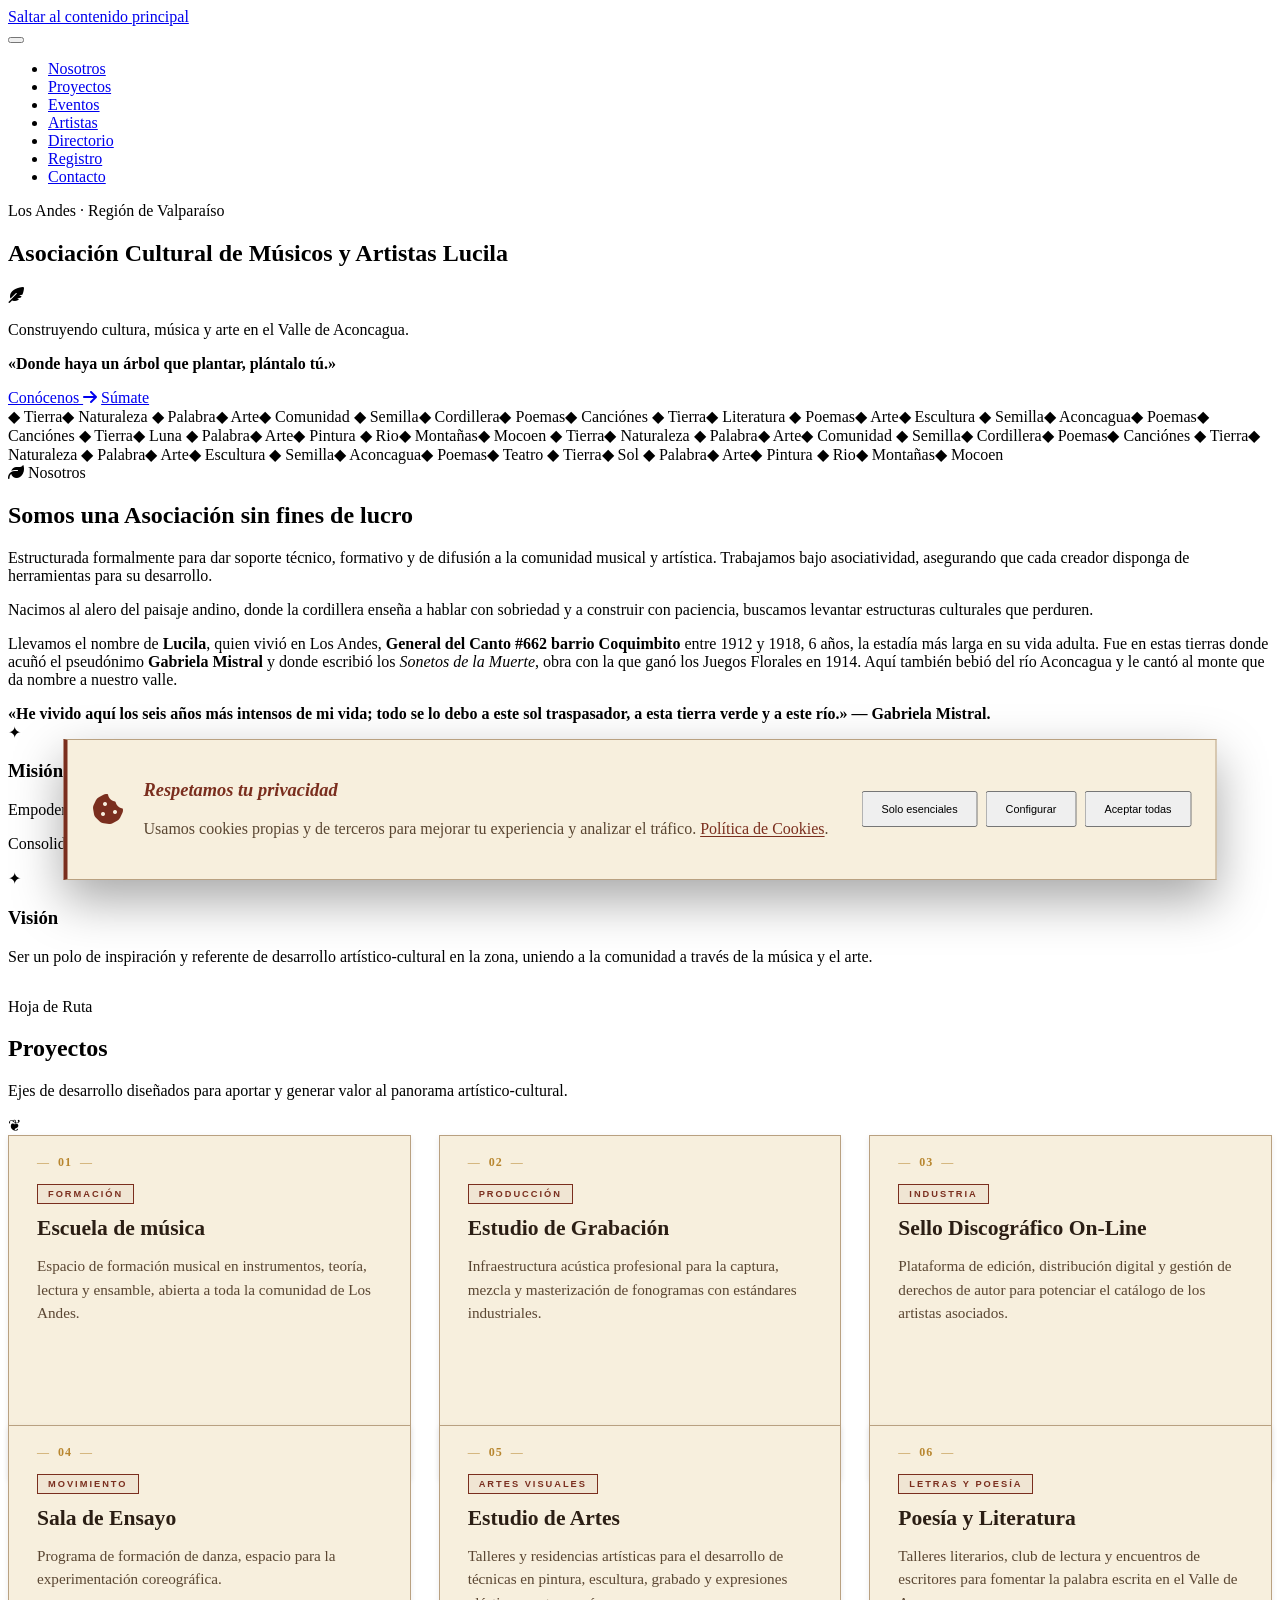
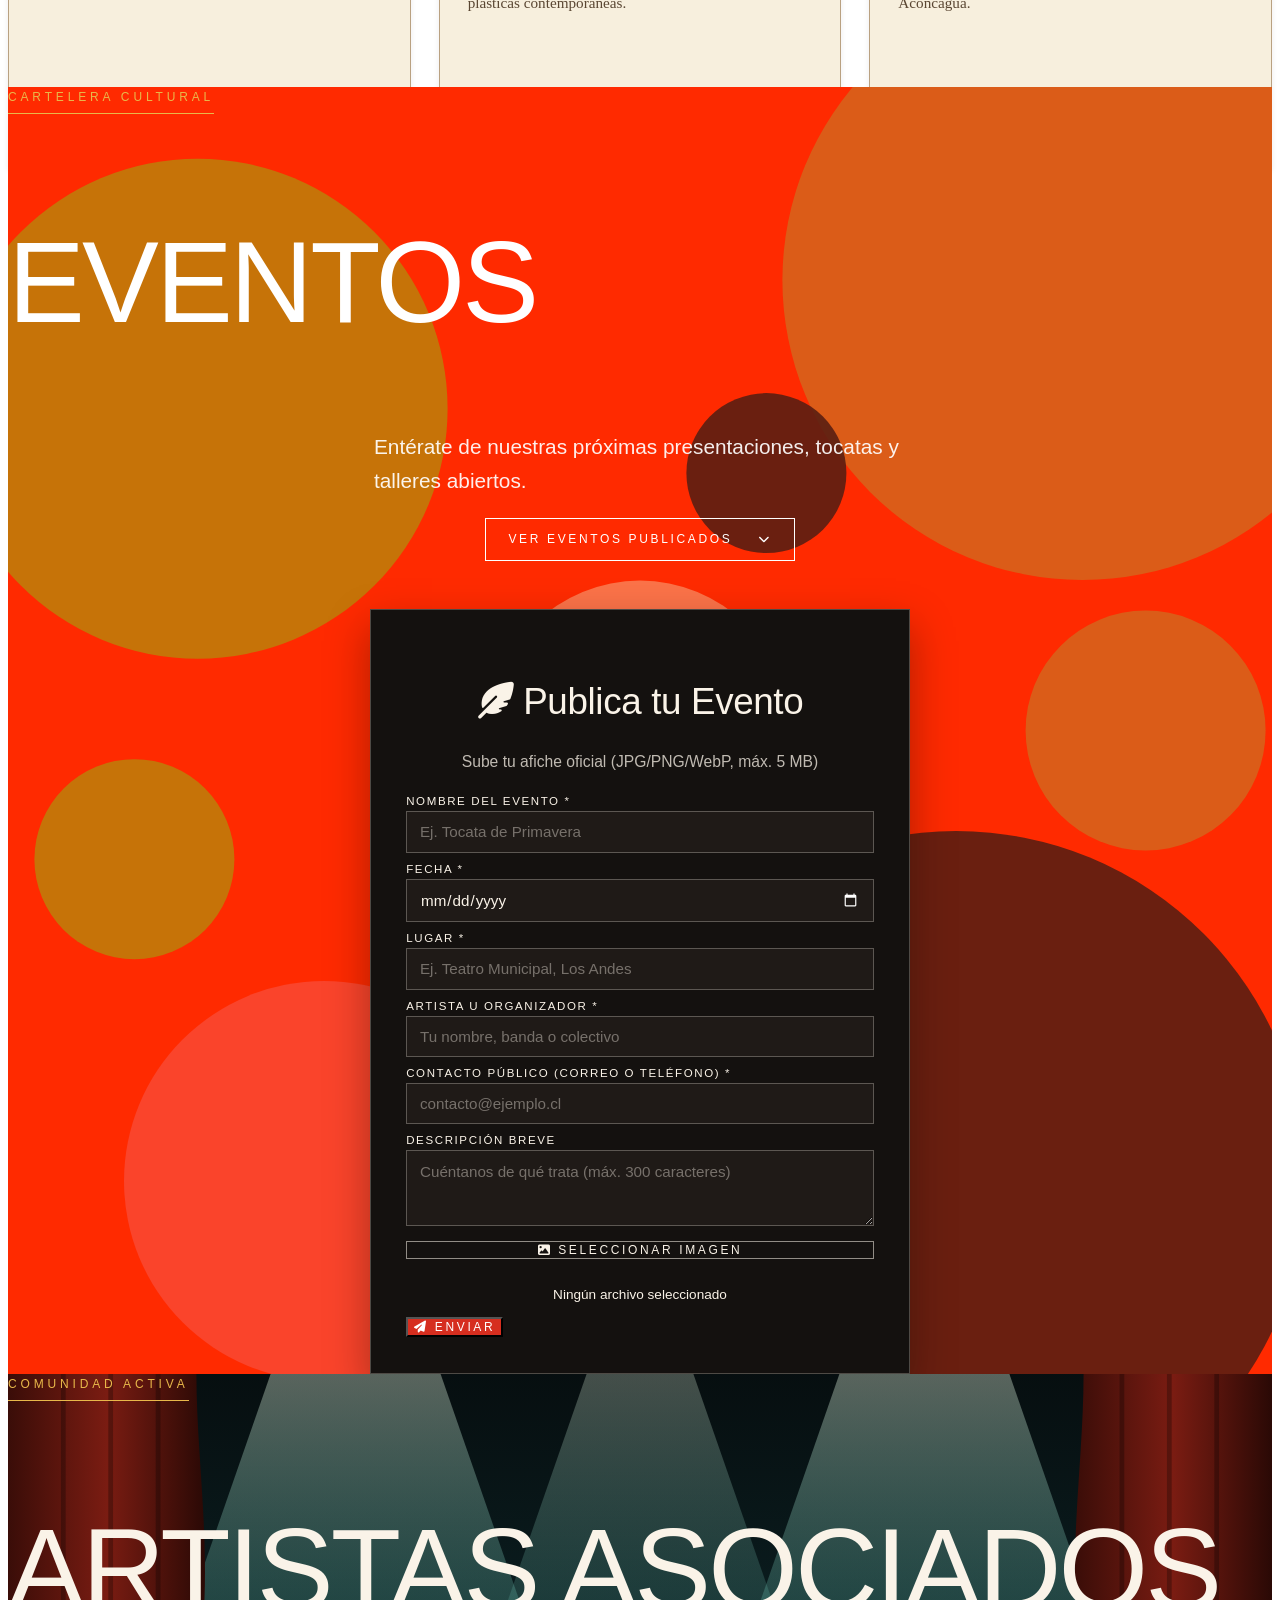
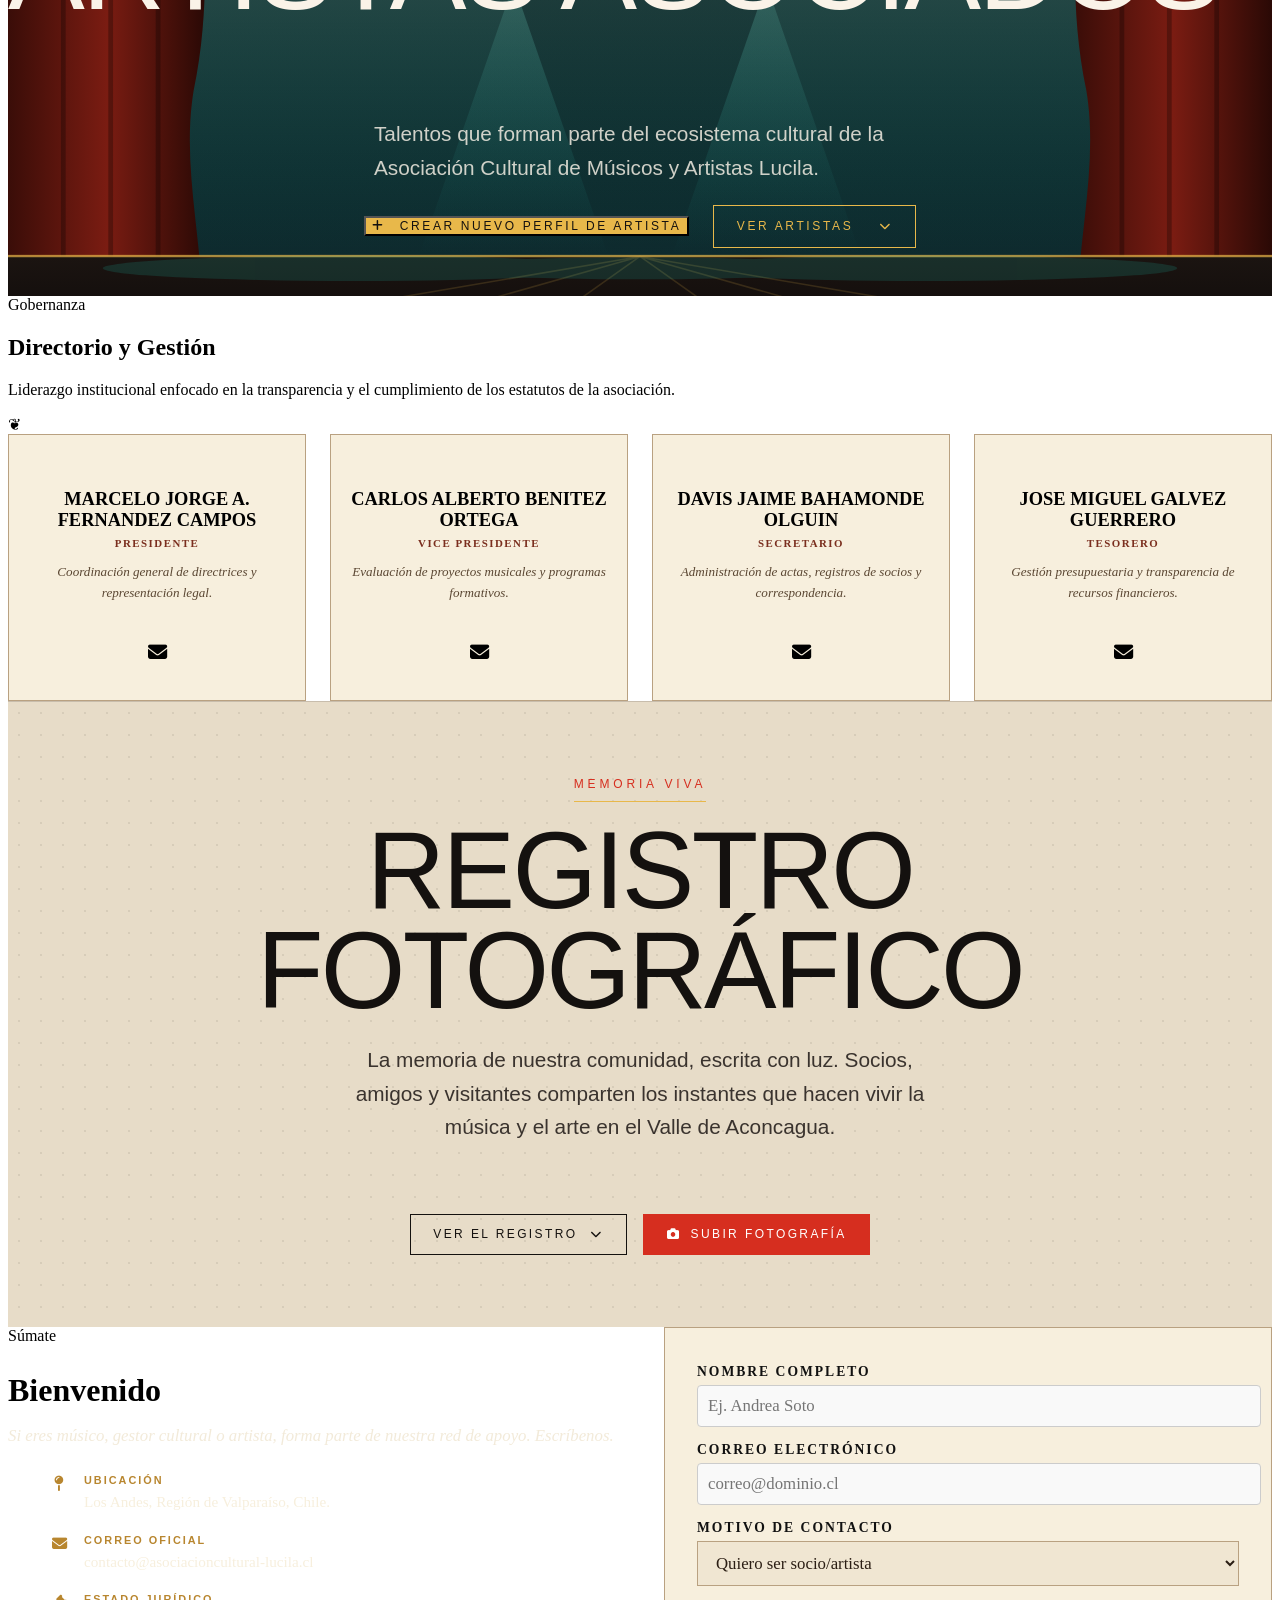
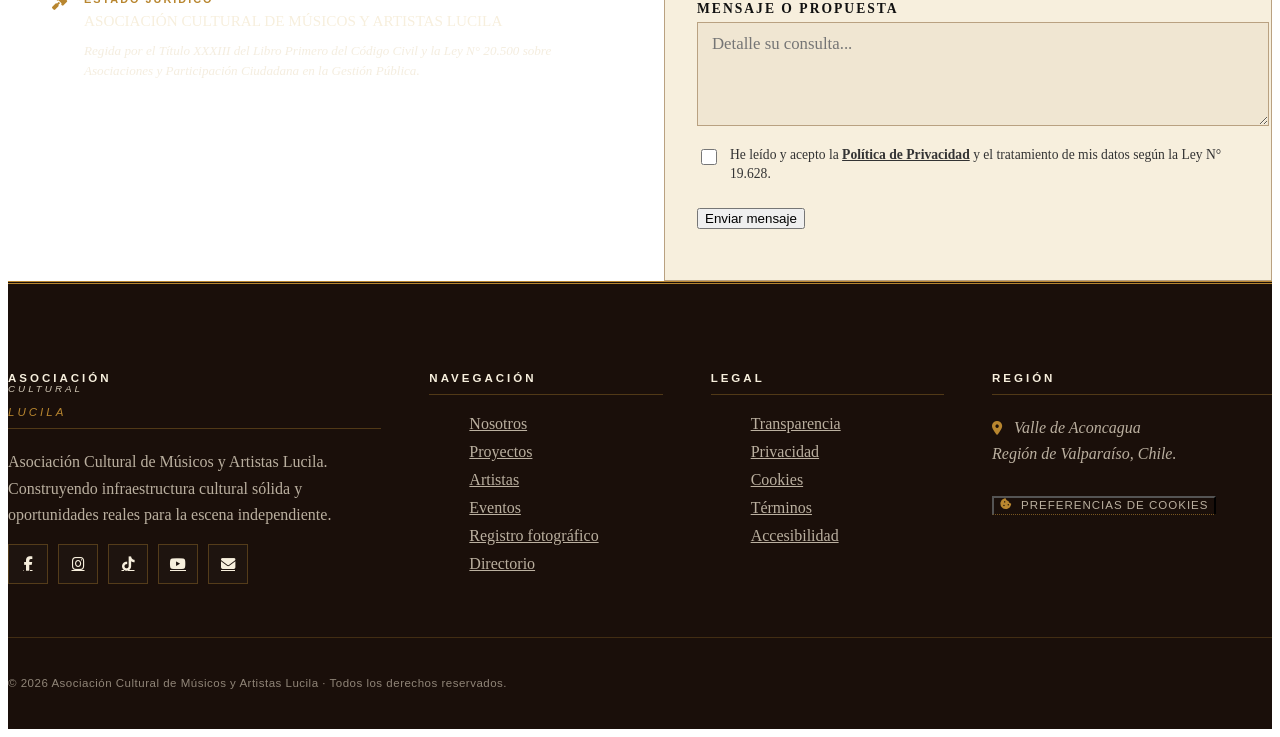
==== index.html @ e952095d "Fix: actualizaciones generales del sitio Lucila" ====
<!DOCTYPE html>
<html lang="es-CL" prefix="og: https://ogp.me/ns#">
<head>
  <meta charset="UTF-8" />
  <meta http-equiv="X-UA-Compatible" content="IE=edge" />
  <meta name="viewport" content="width=device-width, initial-scale=1.0" />

  <title>Asociación Cultural de Músicos y Artistas Lucila · Música, Arte y Comunidad en Los Andes</title>
  <meta name="description" content="Asociación Cultural de Músicos y Artistas Lucila — sin fines de lucro. Formación, producción y difusión musical y artística en el Valle de Aconcagua, Chile. Conservatorio, estudio, sello y comunidad." />
  <meta name="keywords" content="Asociación Cultural de Músicos y Artistas Lucila, música, arte, Aconcagua, Los Andes, conservatorio, estudio grabación, sello discográfico, Gabriela Mistral, Chile" />
  <meta name="author" content="Asociación Cultural de Músicos y Artistas Lucila" />
  <meta name="robots" content="index, follow, max-image-preview:large" />
  <meta name="theme-color" content="#7A2E1E" />
  <link rel="canonical" href="https://asociacionlucila.cl/" />

  <meta property="og:type" content="website" />
  <meta property="og:locale" content="es_CL" />
  <meta property="og:site_name" content="Asociación Cultural de Músicos y Artistas Lucila" />
  <meta property="og:title" content="Asociación Cultural de Músicos y Artistas Lucila · Construyendo Cultura, Música y Arte" />
  <meta property="og:description" content="Asociación Cultural de Músicos y Artistas Lucila." />
  <meta property="og:url" content="https://asociacionlucila.cl/" />
  <meta property="og:image" content="https://asociacionlucila.cl/assets/img/og-image.jpg" />

  <meta name="twitter:card" content="summary_large_image" />
  <meta name="twitter:title" content="Asociación Cultural de Músicos y Artistas Lucila" />
  <meta name="twitter:description" content="Música, arte y comunidad en el Valle de Aconcagua." />
  <meta name="twitter:image" content="https://asociacionlucila.cl/assets/img/og-image.jpg" />

  <link rel="manifest" href="manifest.webmanifest" />
  <link rel="icon" type="image/svg+xml" href="assets/img/favicon.svg" />
  <link rel="apple-touch-icon" href="assets/img/apple-touch-icon.png" />

  <meta http-equiv="Content-Security-Policy" content="default-src 'self'; img-src 'self' data: https:; style-src 'self' 'unsafe-inline' https://fonts.googleapis.com https://cdnjs.cloudflare.com; font-src 'self' https://fonts.gstatic.com https://cdnjs.cloudflare.com; script-src 'self' 'unsafe-inline'; connect-src 'self'; form-action 'self'; base-uri 'self';" />
  <meta name="referrer" content="strict-origin-when-cross-origin" />

  <!-- Tipografías editoriales de época -->
  <link rel="preconnect" href="https://fonts.googleapis.com" />
  <link rel="preconnect" href="https://fonts.gstatic.com" crossorigin />
  <link rel="preconnect" href="https://cdnjs.cloudflare.com" crossorigin />
  <link rel="preload" href="https://fonts.googleapis.com/css2?family=Playfair+Display:ital,wght@0,400;0,600;0,700;0,900;1,400;1,700&family=Cormorant+Garamond:ital,wght@0,400;0,500;0,600;1,400&family=DM+Serif+Display:ital@0;1&family=Inter:wght@400;500;600&display=swap" as="style" />
  <link rel="stylesheet" href="https://fonts.googleapis.com/css2?family=Playfair+Display:ital,wght@0,400;0,600;0,700;0,900;1,400;1,700&family=Cormorant+Garamond:ital,wght@0,400;0,500;0,600;1,400&family=DM+Serif+Display:ital@0;1&family=Inter:wght@400;500;600&display=swap" />
  <link rel="stylesheet" href="https://fonts.googleapis.com/css2?family=Outfit:wght@200;300;400;500&family=Inter:wght@300;400;500&display=swap" />
  <link rel="stylesheet" href="https://cdnjs.cloudflare.com/ajax/libs/font-awesome/6.5.0/css/all.min.css" crossorigin="anonymous" referrerpolicy="no-referrer" />

  <link rel="stylesheet" href="assets/css/main.css" />
  <link rel="stylesheet" href="assets/css/components.css" />

  <link rel="stylesheet" href="assets/css/responsive.css" />

  <script type="application/ld+json">
  {
    "@context": "https://schema.org",
    "@type": "NGO",
    "name": "Asociación Cultural de Músicos y Artistas Lucila",
    "url": "https://asociacionlucila.cl/",
    "logo": "https://asociacionlucila.cl/assets/img/logo.svg",
    "description": "Asociación sin fines de lucro que impulsa la formación, producción y difusión artística en el Valle de Aconcagua.",
    "address": { "@type": "PostalAddress", "addressLocality": "Los Andes", "addressRegion": "Región de Valparaíso", "addressCountry": "CL" },
    "email": "contacto@corporacionlucila.cl"
  }
  </script>



  <!-- ============ TEMA MODERNO SOBRIO: SOLO "Eventos y Convocatorias" y "Artistas Asociados" ============ -->
  <style id="tema-secciones">
    #eventos,#artistas,#artist-modal{
      --f-display:'Outfit','Helvetica Neue',Arial,sans-serif;
      --f-body:'Inter','Helvetica Neue',Arial,sans-serif;
      --ink:#14110F; --cream:#FAF3E8; --gold:#E8B84A; --lucila:#D62E1F;
    }
    #artistas{background-color:#0a1012!important}

    /* Tipografía fina y moderna */
    #eventos *,#artistas *,#artist-modal *{font-family:var(--f-body)!important;border-radius:0!important}
    #eventos .fas,#eventos .far,#artistas .fas,#artistas .far,#artist-modal .fas{font-family:"Font Awesome 6 Free"!important}
    #eventos .fab,#artistas .fab{font-family:"Font Awesome 6 Brands"!important}
    #eventos h2,#eventos h3,#eventos .eyebrow,#eventos .btn,
    #artistas h2,#artistas h3,#artistas .eyebrow,#artistas .btn,#artistas .btn-sm-custom,
    #artist-modal h3,#artist-modal .btn{font-family:var(--f-display)!important}

    /* Encabezados */
    #eventos .title-display,#artistas .title-display{font-size:clamp(3rem,9vw,7.5rem)!important;font-weight:300!important;letter-spacing:-.025em!important;line-height:.92!important;text-transform:uppercase!important}
    #eventos .title-display{color:#fff!important}
    #artistas .title-display{color:var(--cream)!important}
    #eventos .eyebrow,#artistas .eyebrow{display:inline-block;background:transparent!important;font-size:.75rem!important;font-weight:500!important;letter-spacing:.32em!important;text-transform:uppercase;padding:0 0 .6rem;margin-bottom:1.2rem;border-bottom:1px solid var(--gold);transform:none}
    #eventos .eyebrow,#artistas .eyebrow{color:var(--gold)!important}
    #eventos .section-lead,#artistas .section-lead{font-size:clamp(1.05rem,1.8vw,1.3rem)!important;font-weight:300!important;line-height:1.6;max-width:46ch;margin-inline:auto}
    #eventos .section-lead{color:rgba(255,255,255,.92)!important}
    #artistas .section-lead{color:rgba(250,243,232,.82)!important}
    #eventos .header-flourish,#artistas .header-flourish{display:none}

    /* Botones: rectos, sin movimiento */
    #eventos .btn,#artistas .btn,#artistas .btn-sm-custom,#artist-modal .btn{border-radius:0!important;font-weight:500!important;font-size:.75rem!important;letter-spacing:.22em;text-transform:uppercase;box-shadow:none!important;transform:none!important;transition:background-color .2s,color .2s,border-color .2s}
    #eventos .btn[style*="7A2E1E"],#artist-modal .btn[style*="7A2E1E"]{background:var(--lucila)!important;color:#fff!important}
    #eventos .btn[style*="7A2E1E"]:hover{background:#fff!important;color:var(--ink)!important}
    #artistas .btn[style*="7A2E1E"]{background:var(--gold)!important;color:var(--ink)!important}
    #artistas .btn[style*="7A2E1E"]:hover{background:var(--cream)!important}
    #artistas .btn-edit-custom{background:var(--ink)!important;color:var(--cream)!important}
    #artistas .btn-edit-custom:hover{background:#2b2420!important}
    #artistas .btn-request-custom{background:var(--lucila)!important;color:#fff!important}
    #artistas .btn-request-custom:hover{background:#a8241a!important}
    #btn-seleccionar{background:transparent!important;color:var(--cream)!important;border:1px solid rgba(250,243,232,.55)!important}
    #btn-seleccionar:hover{border-color:var(--gold)!important;color:var(--gold)!important}
    #btn-send-code{background:var(--gold)!important;color:var(--ink)!important}

    /* EVENTOS: fondo rojo cálido → tarjetas crema y formulario oscuro */
    #eventos .event-card{border-radius:0!important;box-shadow:0 18px 40px rgba(20,8,4,.35)!important;transform:none!important;transition:none}
    #eventos .event-card:not(.event-card--upload){background:var(--cream)!important;border:1px solid var(--ink)!important}
    #eventos .event-card--upload{background:var(--ink)!important;border:1px solid rgba(250,243,232,.25)!important;padding:2.2rem!important}
    #eventos .event-card--upload h3{color:var(--cream)!important;font-size:clamp(1.8rem,3vw,2.3rem)!important;font-weight:300!important;letter-spacing:-.01em;line-height:1.05}
    #eventos .event-card--upload p{color:rgba(250,243,232,.75)!important;font-size:.98rem!important;font-weight:300}
    #eventos .event-card--upload #file-name{color:var(--cream)!important;font-size:.85rem!important}
    #eventos #form-message:empty{display:none}
    #eventos #form-message{background:var(--cream);padding:.6rem .8rem;font-size:.85rem;font-weight:500;text-align:left!important}
    #eventos .ev-field label{color:var(--cream)!important;font-size:.72rem!important;font-weight:500!important;letter-spacing:.14em;text-transform:uppercase}
    #eventos .ev-field input,#eventos .ev-field textarea{background:#1f1a17!important;color:var(--cream)!important;border:1px solid rgba(250,243,232,.28)!important;font-size:.95rem!important;font-weight:300;padding:.7rem .8rem!important;color-scheme:dark}
    #eventos .ev-field input::placeholder,#eventos .ev-field textarea::placeholder{color:rgba(250,243,232,.4)}
    #eventos .ev-field input:focus,#eventos .ev-field textarea:focus{outline:none;border-color:var(--gold)!important}
    #eventos .event-card__body{padding:1.4rem 1.5rem 1.7rem}
    #eventos .event-card__body h3{color:var(--ink)!important;font-size:1.7rem!important;font-weight:400!important;letter-spacing:-.01em;line-height:1.1}
    #eventos .event-card__body p{color:#3a332e!important;font-size:.95rem!important;font-weight:300}
    #eventos .event-card__meta{color:var(--lucila)!important;font-size:.75rem!important;font-weight:500!important;letter-spacing:.14em;text-transform:uppercase}

    /* Compartir evento */
    #eventos .share-btn{display:inline-flex;align-items:center;gap:.6rem;margin-top:1rem;background:transparent;color:var(--ink);border:1px solid var(--ink);padding:.65rem 1.1rem;cursor:pointer;font-family:var(--f-display)!important;font-size:.72rem;font-weight:500;letter-spacing:.2em;text-transform:uppercase;transition:background-color .2s,color .2s}
    #eventos .share-btn:hover,#eventos .share-btn[aria-expanded="true"]{background:var(--ink);color:var(--cream)}
    #eventos .share-panel{display:none;margin-top:.8rem;padding-top:.8rem;border-top:1px solid rgba(20,17,15,.2);grid-template-columns:repeat(3,1fr);gap:.4rem}
    #eventos .share-panel.abierto{display:grid}
    #eventos .share-panel a,#eventos .share-panel button{display:flex;flex-direction:column;align-items:center;gap:.35rem;padding:.65rem .2rem;background:#fff;border:1px solid rgba(20,17,15,.25);color:var(--ink);font-size:.66rem;font-weight:500;letter-spacing:.08em;text-transform:uppercase;text-decoration:none;cursor:pointer;transition:border-color .2s,color .2s}
    #eventos .share-panel a:hover,#eventos .share-panel button:hover{border-color:var(--lucila);color:var(--lucila)}
    #eventos .share-panel i{font-size:1.15rem}
    #eventos .event-card.destacado{outline:3px solid var(--gold);outline-offset:3px}

    /* ARTISTAS: escenario oscuro → tarjetas crema con acento dorado */
    #artistas .artist-card--profile{background:var(--cream)!important;border:1px solid rgba(232,184,74,.55)!important;box-shadow:0 20px 50px rgba(0,0,0,.5)!important;transform:none!important;transition:none}
    #artistas .artist-info{padding:1.4rem 1.5rem 1.6rem}
    #artistas .artist-info h3{color:var(--ink)!important;font-size:1.7rem!important;font-weight:400!important;letter-spacing:-.01em;line-height:1.1}
    #artistas .artist-info p{display:block;background:none;color:var(--lucila)!important;font-size:.75rem!important;font-weight:500;letter-spacing:.16em;text-transform:uppercase;padding:0;margin:.3rem 0 .9rem}
    #artistas .artist-socials a{color:var(--ink)}
    #artistas .artist-socials a:hover{color:var(--lucila)}

    /* Modal de artistas */
    #artist-modal .modal-content{background:#fff;border:1px solid var(--ink)!important;box-shadow:0 30px 80px rgba(0,0,0,.5)}
    #artist-modal .modal-content h3{color:var(--ink)!important;font-size:2rem!important;font-weight:300!important;letter-spacing:-.01em;line-height:1.05}
    #artist-modal .form-group label{color:var(--ink);font-size:.72rem!important;font-weight:500!important;letter-spacing:.14em;text-transform:uppercase}
    #artist-modal .form-group input{background:#fff!important;border:1px solid var(--ink)!important;font-size:.95rem!important;font-weight:300;padding:.7rem .8rem!important}
    #artist-modal .form-group input:focus{outline:none;border-color:var(--lucila)!important}
    #artist-modal #key-value{border:1px solid var(--lucila)!important;font-size:1.2rem!important;font-weight:500}
  
    /* Secciones plegables */
    #eventos,#artistas,#registro{scroll-margin-top:84px}
    .sec-actions{display:flex;justify-content:center;align-items:center;gap:1rem 1.5rem;flex-wrap:wrap;margin:0 0 3rem}
    #eventos .sec-toggle,#artistas .sec-toggle{display:inline-flex;align-items:center;gap:.8rem;background:transparent;padding:.85rem 1.4rem;border:1px solid currentColor;font-family:var(--f-display)!important;font-size:.75rem;font-weight:500;letter-spacing:.22em;text-transform:uppercase;cursor:pointer;transition:background-color .2s,color .2s}
    #eventos .sec-toggle{color:#fff}
    #eventos .sec-toggle:hover,#eventos .sec-toggle[aria-expanded="true"]{background:#fff;color:var(--ink)}
    #artistas .sec-toggle{color:var(--gold)}
    #artistas .sec-toggle:hover,#artistas .sec-toggle[aria-expanded="true"]{background:var(--gold);color:var(--ink)}
    .sec-toggle__count{opacity:.75}
    .sec-toggle i{font-size:.7rem;transition:transform .25s}
    .sec-toggle[aria-expanded="true"] i{transform:rotate(180deg)}
    #eventos .event-gallery.is-collapsed>.event-card:not(.event-card--upload){display:none}
    #eventos .event-gallery.is-collapsed{grid-template-columns:minmax(0,540px)!important;justify-content:center;margin-top:0}
    #artistas .artists-grid-custom.is-collapsed{display:none}
    @keyframes secIn{from{opacity:0;transform:translateY(12px)}to{opacity:1;transform:none}}
    #eventos .event-gallery:not(.is-collapsed)>.event-card:not(.event-card--upload),#artistas .artists-grid-custom:not(.is-collapsed)>article{animation:secIn .35s ease backwards}
    @media (prefers-reduced-motion:reduce){#eventos .event-gallery>.event-card,#artistas .artists-grid-custom>article{animation:none!important}.sec-toggle i{transition:none}}
  
    /* Latido del botón desplegable (solo mientras la sección está cerrada) */
    @keyframes latido{
      0%{transform:scale(1);box-shadow:0 0 0 0 var(--pulso);background-color:transparent}
      14%{transform:scale(1.05);background-color:var(--flash)}
      28%{transform:scale(1);background-color:transparent}
      42%{transform:scale(1.05);box-shadow:0 0 0 14px transparent;background-color:var(--flash)}
      70%,100%{transform:scale(1);box-shadow:0 0 0 0 transparent;background-color:transparent}
    }
    #eventos .sec-toggle[aria-expanded="false"]{--pulso:rgba(255,255,255,.6);--flash:rgba(255,255,255,.22);animation:latido 2.4s ease-in-out infinite}
    #artistas .sec-toggle[aria-expanded="false"]{--pulso:rgba(232,184,74,.65);--flash:rgba(232,184,74,.25);animation:latido 2.4s ease-in-out infinite}
    #eventos .sec-toggle[aria-expanded="false"]:hover,#eventos .sec-toggle[aria-expanded="false"]:focus-visible,
    #artistas .sec-toggle[aria-expanded="false"]:hover,#artistas .sec-toggle[aria-expanded="false"]:focus-visible{animation-play-state:paused}
    @media (prefers-reduced-motion:reduce){#eventos .sec-toggle,#artistas .sec-toggle{animation:none!important}}
  </style>
  <noscript><style>#eventos .event-gallery.is-collapsed>.event-card:not(.event-card--upload){display:block!important}#artistas .artists-grid-custom.is-collapsed{display:grid!important}</style></noscript>
</head>
<body>
  <a href="#main" class="skip-link">Saltar al contenido principal</a>

  <!-- ============ BANNER COOKIES ============ -->
  <aside id="cookie-banner" class="cookie-banner" role="dialog" aria-live="polite" aria-label="Aviso de cookies" hidden>
    <div class="cookie-banner__content">
      <div class="cookie-banner__icon" aria-hidden="true"><i class="fas fa-cookie-bite"></i></div>
      <div class="cookie-banner__text">
        <h3>Respetamos tu privacidad</h3>
        <p>Usamos cookies propias y de terceros para mejorar tu experiencia y analizar el tráfico. <a href="pages/cookies.html">Política de Cookies</a>.</p>
      </div>
      <div class="cookie-banner__actions">
        <button type="button" class="btn btn-outline" data-cookie-action="reject">Solo esenciales</button>
        <button type="button" class="btn btn-outline" data-cookie-action="config">Configurar</button>
        <button type="button" class="btn" data-cookie-action="accept">Aceptar todas</button>
      </div>
    </div>
  </aside>

  <!-- ============ NAVBAR EDITORIAL ============ -->
  <header class="navbar" id="navbar">
  <div class="navbar__inner container">
    <a href="#home" class="navbar__logo" aria-label="Asociación Cultural de Músicos y Artistas Lucila — Inicio">
      <img
        src="assets/img/logo-lucila-r.svg"
        alt="Asociación Cultural de Músicos y Artistas Lucila"
        onerror="this.style.display='none'; this.nextElementSibling.style.display='flex';"
      />
    </a>
    <button class="hamburger" id="hamburger" aria-label="Abrir menú" aria-expanded="false" aria-controls="navLinks">
      <span></span><span></span><span></span>
    </button>
    <nav aria-label="Navegación principal">
      <ul class="nav-links" id="navLinks">
        <li><a href="#nosotros">Nosotros</a></li>
        <li><a href="#proyectos">Proyectos</a></li>
        <li><a href="#eventos">Eventos</a></li>
        <li><a href="#artistas">Artistas</a></li>
        <li><a href="#directorio">Directorio</a></li>
        <li><a href="#contacto">Contacto</a></li>
      </ul>
    </nav>
  </div>
</header>

  <main id="main">

    <!-- ============ HERO EDITORIAL REDISEÑADO ============ -->
    <section class="hero" id="home" aria-labelledby="hero-title">
      <!-- Fondo base -->
      <div class="hero__bg" aria-hidden="true"></div>
      
      <!-- Contenido en dos columnas -->
      <div class="hero__layout container">
        
        <!-- Columna Izquierda: Textos -->
        <div class="hero__content">
          <span class="hero__kicker">Los Andes · Región de Valparaíso</span>
          
          <h1 id="hero-title" class="hero__title">
            <span class="hero__title-line hero__title-line--small">Asociación Cultural de</span>
            <span class="hero__title-line">Músicos y</span>
            <span class="hero__title-line">Artistas</span>
            <span class="hero__title-line hero__title-line--red">Lucila</span>
          </h1>
          
          <div class="hero__rule" aria-hidden="true">
            <span></span><i class="fas fa-feather-alt"></i><span></span>
          </div>
          
          <p class="hero__lead">Construyendo cultura, música y arte en el Valle de Aconcagua.</p>
          <p class="hero__quote"><strong>«Donde haya un árbol que plantar, plántalo tú.»</strong></p>
          
          <div class="hero__actions">
            <a href="#nosotros" class="btn btn--lg">Conócenos <i class="fas fa-arrow-right" aria-hidden="true"></i></a>
            <a href="#contacto" class="btn btn-outline btn--lg">Súmate</a>
          </div>
        </div>

      </div>

      <!-- Imagen de Gabriela Mistral a la derecha -->
      <div class="hero__image-wrapper" aria-hidden="true">
        <div class="hero__image-overlay"></div>
      </div>

    </section>

    <!-- ============ CINTA DE ANUNCIO ============ -->
    <div class="ribbon" aria-hidden="true">
      <div class="ribbon__track">
        <!-- Primera tanda (Original) -->
        <span>◆ Tierra</span><span>◆ Naturaleza</span>
        <span>◆ Palabra</span><span>◆ Arte</span><span>◆ Comunidad</span>
        <span>◆ Semilla</span><span>◆ Cordillera</span><span>◆ Poemas</span><span>◆ Canciónes</span>
        <span>◆ Tierra</span><span>◆ Literatura</span>
        <span>◆ Poemas</span><span>◆ Arte</span><span>◆ Escultura</span>
        <span>◆ Semilla</span><span>◆ Aconcagua</span><span>◆ Poemas</span><span>◆ Canciónes</span>
        <span>◆ Tierra</span><span>◆ Luna</span>
        <span>◆ Palabra</span><span>◆ Arte</span><span>◆ Pintura</span>
        <span>◆ Rio</span><span>◆ Montañas</span><span>◆ Mocoen</span>

        <!-- Segunda tanda (Copia idéntica para que la animación no deje huecos) -->
        <span>◆ Tierra</span><span>◆ Naturaleza</span>
        <span>◆ Palabra</span><span>◆ Arte</span><span>◆ Comunidad</span>
        <span>◆ Semilla</span><span>◆ Cordillera</span><span>◆ Poemas</span><span>◆ Canciónes</span>
        <span>◆ Tierra</span><span>◆ Naturaleza</span>
        <span>◆ Palabra</span><span>◆ Arte</span><span>◆ Escultura</span>
        <span>◆ Semilla</span><span>◆ Aconcagua</span><span>◆ Poemas</span><span>◆ Teatro</span>
        <span>◆ Tierra</span><span>◆ Sol</span>
        <span>◆ Palabra</span><span>◆ Arte</span><span>◆ Pintura</span>
        <span>◆ Rio</span><span>◆ Montañas</span><span>◆ Mocoen</span>
      </div>
    </div>

    <!-- ============ NOSOTROS ============ -->
<section id="nosotros" class="section section--paper" aria-labelledby="nosotros-title">
  
  <div class="container">
    <div class="about-grid">
      <div class="about-text">
        <span class="eyebrow"><i class="fas fa-leaf" aria-hidden="true"></i> Nosotros</span>
        <h2 id="nosotros-title" class="title-display">Somos una Asociación sin fines de lucro</h2>
        <div class="drop-cap">
          <p>Estructurada formalmente para dar soporte técnico, formativo y de difusión a la comunidad musical y artística. Trabajamos bajo asociatividad, asegurando que cada creador disponga de herramientas para su desarrollo.</p>
        </div>
        <p>Nacimos al alero del paisaje andino, donde la cordillera enseña a hablar con sobriedad y a construir con paciencia, buscamos levantar estructuras culturales que perduren.</p>
        <p>Llevamos el nombre de <strong>Lucila</strong>, quien vivió en Los Andes, <strong>General del Canto #662 barrio Coquimbito</strong> entre 1912 y 1918, 6 años, la estadía más larga en su vida adulta. Fue en estas tierras donde acuñó el pseudónimo <strong>Gabriela Mistral</strong> y donde escribió los <em>Sonetos de la Muerte</em>, obra con la que ganó los Juegos Florales en 1914. Aquí también bebió del río Aconcagua y le cantó al monte que da nombre a nuestro valle.</p>
        <div class="quote">
           <strong>«He vivido aquí los seis años más intensos de mi vida; todo se lo debo a este sol traspasador, a esta tierra verde y a este río.» — Gabriela Mistral.</strong>
        </div>
      </div>
      
      <div class="mv-cards">
        <article class="mv-card">
          <div class="mv-card__ornament" aria-hidden="true">✦</div>
          <h3>Misión</h3>
          <p>Empoderar a los músicos y artistas proporcionando oportunidades de expresión creativa sin restricciones, desarrollo técnico y formativo.</p>
          <p>Consolidar infraestructura propia al servicio del talento regional y nacional.</p>
        </article>
        
        <article class="mv-card">
          <div class="mv-card__ornament" aria-hidden="true">✦</div>
          <h3>Visión</h3>
          <p>Ser un polo de inspiración y referente de desarrollo artístico-cultural en la zona, uniendo a la comunidad a través de la música y el arte.</p>
        </article>

        <!-- LOGO CENTRADO DEBAJO DE LAS TARJETAS -->
        <div class="mv-logo" style="width: 100%; display: flex; justify-content: center; margin-top: 2rem;">
          <img
            src="assets/img/logo-lucila-final_Mesa de trabajo 1.svg"
            alt="Asociación Cultural de Músicos y Artistas Lucila"
            style="max-width: 280px; height: auto;"
            onerror="this.style.display='none';"
          />
        </div>
      </div>
    </div>
  </div>
</section>

        <!-- ============ PROYECTOS ============ -->
    <section id="proyectos" class="section section--cream" aria-labelledby="proyectos-title">
      <div class="container">
        <header class="section-header text-center">
          <span class="eyebrow">Hoja de Ruta</span>
          <h2 id="proyectos-title" class="title-display">Proyectos</h2>
          <p class="section-lead">Ejes de desarrollo diseñados para aportar y generar valor al panorama artístico-cultural.</p>
          <div class="header-flourish" aria-hidden="true"><span>❦</span></div>
        </header>

        <div class="projects-grid">
          
          <!-- 01 Escuela de música -->
          <article class="project-card">
            <div class="project-card__ribbon">01</div>
            <div class="project-card__body">
              <span class="project-badge">Formación</span>
              <h3>Escuela de música</h3>
              <p>Espacio de formación musical en instrumentos, teoría, lectura y ensamble, abierta a toda la comunidad de Los Andes.</p>
              <a href="proyectos/conservatorio.html" class="link-arrow">Más información <i class="fas fa-arrow-right" aria-hidden="true"></i></a>
            </div>
          </article>

          <!-- 02 Estudio de Grabación -->
          <article class="project-card">
            <div class="project-card__ribbon">02</div>
            <div class="project-card__body">
              <span class="project-badge">Producción</span>
              <h3>Estudio de Grabación</h3>
              <p>Infraestructura acústica profesional para la captura, mezcla y masterización de fonogramas con estándares industriales.</p>
              <a href="proyectos/estudio-grabacion.html" class="link-arrow">Más información <i class="fas fa-arrow-right" aria-hidden="true"></i></a>
            </div>
          </article>

          <!-- 03 Sello Discográfico -->
          <article class="project-card">
            <div class="project-card__ribbon">03</div>
            <div class="project-card__body">
              <span class="project-badge">Industria</span>
              <h3>Sello Discográfico On-Line</h3>
              <p>Plataforma de edición, distribución digital y gestión de derechos de autor para potenciar el catálogo de los artistas asociados.</p>
              <a href="proyectos/sello-discografico.html" class="link-arrow">Más información <i class="fas fa-arrow-right" aria-hidden="true"></i></a>
            </div>
          </article>

          <!-- 04 Sala de Ensayo -->
          <article class="project-card">
            <div class="project-card__ribbon">04</div>
            <div class="project-card__body">
              <span class="project-badge">Movimiento</span>
              <h3>Sala de Ensayo</h3>
              <p>Programa de formación de danza, espacio para la experimentación coreográfica.</p>
              <a href="proyectos/sala-ensayo.html" class="link-arrow">Más información <i class="fas fa-arrow-right" aria-hidden="true"></i></a>
            </div>
          </article>

          <!-- 05 Estudio de Artes -->
          <article class="project-card">
            <div class="project-card__ribbon">05</div>
            <div class="project-card__body">
              <span class="project-badge">Artes Visuales</span>
              <h3>Estudio de Artes</h3>
              <p>Talleres y residencias artísticas para el desarrollo de técnicas en pintura, escultura, grabado y expresiones plásticas contemporáneas.</p>
              <a href="proyectos/estudio-artes.html" class="link-arrow">Más información <i class="fas fa-arrow-right" aria-hidden="true"></i></a>
            </div>
          </article>

          <!-- 06 Poesía y Literatura -->
          <article class="project-card">
            <div class="project-card__ribbon">06</div>
            <div class="project-card__body">
              <span class="project-badge">Letras y Poesía</span>
              <h3>Poesía y Literatura</h3>
              <p>Talleres literarios, club de lectura y encuentros de escritores para fomentar la palabra escrita en el Valle de Aconcagua.</p>
              <a href="proyectos/poesia-literatura.html" class="link-arrow">Más información <i class="fas fa-arrow-right" aria-hidden="true"></i></a>
            </div>
          </article>

        </div>
      </div>
    </section>

                <!-- ============ EVENTOS ============ -->
    <section id="eventos" class="section" aria-labelledby="eventos-title" style="position: relative; overflow: hidden; background-color: #ff2a00;">
      
      <!-- FONDO ARTÍSTICO SVG (Círculos cálidos al 100% y Logo) -->
      <div style="position: absolute; top: 0; left: 0; width: 100%; height: 100%; pointer-events: none; z-index: 0;">
        <img src="assets/img/logo-lucila-r.svg" alt="" style="position: absolute; top: -5%; left: -10%; width: 500px; opacity: 0.1; transform: rotate(-15deg); filter: brightness(0) invert(1);">
        <img src="assets/img/logo-lucila-r.svg" alt="" style="position: absolute; bottom: -10%; right: -5%; width: 600px; opacity: 0.1; transform: rotate(25deg); filter: brightness(0) invert(1);">
        
        <svg width="100%" height="100%" xmlns="http://www.w3.org/2000/svg">
          <circle cx="15%" cy="25%" r="250" fill="#B8860B" opacity="0.8" />
          <circle cx="85%" cy="15%" r="300" fill="#D2691E" opacity="0.8" />
          <circle cx="75%" cy="85%" r="350" fill="#5A1E12" opacity="0.9" />
          <circle cx="25%" cy="85%" r="200" fill="#E6A8D7" opacity="0.2" />
          <circle cx="50%" cy="50%" r="150" fill="#F5DEB3" opacity="0.4" />
          <circle cx="10%" cy="60%" r="100" fill="#B8860B" opacity="0.8" />
          <circle cx="90%" cy="50%" r="120" fill="#D2691E" opacity="0.8" />
          <circle cx="60%" cy="30%" r="80" fill="#5A1E12" opacity="0.9" />
          <circle cx="40%" cy="75%" r="90" fill="#F5DEB3" opacity="0.4" />
        </svg>
      </div>

      <div class="container" style="position: relative; z-index: 1;">
        <header class="section-header text-center">
          <span class="eyebrow" style="font-family: 'Montserrat', sans-serif; font-weight: 600; letter-spacing: 3px; color: #F5DEB3;">Cartelera Cultural</span>
          <h2 id="eventos-title" class="title-display" style="font-family: 'Montserrat', sans-serif; font-weight: 900; text-transform: uppercase; letter-spacing: -1px; color: #FFFFFF;">Eventos</h2>
          <p class="section-lead" style="color: #F5F2EB;">Entérate de nuestras próximas presentaciones, tocatas y talleres abiertos.</p>
          <div class="header-flourish" aria-hidden="true" style="color: #F5DEB3;"><span>❦</span></div>
        </header>

        <div class="sec-actions">
          <button type="button" class="sec-toggle" data-toggle="eventos" aria-expanded="false" aria-controls="eventos-lista">
            <span class="sec-toggle__label">Ver eventos publicados</span><span class="sec-toggle__count"></span><i class="fas fa-chevron-down" aria-hidden="true"></i>
          </button>
        </div>

        <style>
          .event-gallery { display: grid; grid-template-columns: repeat(1, 1fr); gap: 2rem; margin-top: 3rem; }
          @media (min-width: 768px) { .event-gallery { grid-template-columns: repeat(2, 1fr); } }
          @media (min-width: 1024px) { .event-gallery { grid-template-columns: repeat(3, 1fr); } }
          
          .event-card { background: #FFFFFF; border: 1px solid var(--border); border-radius: 8px; overflow: hidden; display: flex; flex-direction: column; box-shadow: 0 10px 30px rgba(0,0,0,0.2); transition: transform 0.3s ease, box-shadow 0.3s ease; }
          .event-card:hover { transform: translateY(-5px); box-shadow: 0 15px 35px rgba(0,0,0,0.3); }
          
          .event-card__image-container { width: 100%; aspect-ratio: 4 / 5; background-color: var(--paper); overflow: hidden; position: relative; }
          .event-card__image { width: 100%; height: 100%; object-fit: cover; display: block; }
          
          /* Tarjeta de subida con el color cian que elegiste */
          .event-card--upload { justify-content: center; align-items: center; padding: 2rem; text-align: center; background-color: #06ebe0; border: 2px dashed var(--border); }
          .event-card--upload h3 { font-family: 'Montserrat', sans-serif; font-weight: 700; color: #1A1A1A; margin-bottom: 1rem; font-size: 1.4rem; }
          .event-card--upload p { font-size: 1rem; margin-bottom: 1.5rem; color: #333; }
          .event-card--upload .upload-form { display: flex; flex-direction: column; gap: 1rem; width: 100%; }
          .event-card--upload input[type="file"] { font-family: var(--font-sans); font-size: 0.85rem; width: 100%; padding: 10px; background: #f9f9f9; border: 1px solid var(--border); border-radius: 4px; cursor: pointer; }
        
          /* Campos del formulario de eventos y datos de la tarjeta publicada */
          .event-card--upload .ev-field { margin-bottom: 10px; }
          .event-card--upload .ev-field label { display: block; margin-bottom: 4px; font-family: var(--font-sans); font-size: 0.8rem; font-weight: 600; color: #111; }
          .event-card--upload .ev-field input, .event-card--upload .ev-field textarea { width: 100%; box-sizing: border-box; padding: 9px 10px; border: 1px solid #ccc; border-radius: 4px; font-family: var(--font-sans); font-size: 0.9rem; background: #f9f9f9; color: #111; resize: vertical; }
          .event-card__body { padding: 1.1rem 1.25rem 1.4rem; text-align: left; }
          .event-card__body h3 { font-family: 'Montserrat', sans-serif; font-weight: 700; font-size: 1.15rem; color: #1A1A1A; margin: 0 0 0.4rem; }
          .event-card__body p { font-size: 0.95rem; color: #333; margin: 0 0 0.35rem; }
          .event-card__meta { font-weight: 600; color: #7A2E1E !important; }
        </style>

        <div class="event-gallery is-collapsed" id="eventos-lista">
          
          <!-- TARJETA 1: Formulario -->
          <article class="event-card event-card--upload">
            <h3><i class="fas fa-feather-alt" aria-hidden="true"></i> Publica tu Evento</h3>
            <p>Sube tu afiche oficial (JPG/PNG/WebP, máx. 5 MB)</p>
            
            <form id="evento-form" enctype="multipart/form-data" novalidate style="width: 100%; text-align: left;">

              <div class="ev-field"><label for="ev-titulo">Nombre del evento *</label><input type="text" id="ev-titulo" maxlength="100" placeholder="Ej. Tocata de Primavera" required /></div>
              <div class="ev-field"><label for="ev-fecha">Fecha *</label><input type="date" id="ev-fecha" required /></div>
              <div class="ev-field"><label for="ev-lugar">Lugar *</label><input type="text" id="ev-lugar" maxlength="120" placeholder="Ej. Teatro Municipal, Los Andes" required /></div>
              <div class="ev-field"><label for="ev-organizador">Artista u organizador *</label><input type="text" id="ev-organizador" maxlength="100" placeholder="Tu nombre, banda o colectivo" required /></div>
              <div class="ev-field"><label for="ev-contacto">Contacto público (correo o teléfono) *</label><input type="text" id="ev-contacto" maxlength="120" placeholder="contacto@ejemplo.cl" required /></div>
              <div class="ev-field"><label for="ev-descripcion">Descripción breve</label><textarea id="ev-descripcion" maxlength="300" rows="3" placeholder="Cuéntanos de qué trata (máx. 300 caracteres)"></textarea></div>

              <!-- Campo trampa anti-spam (los humanos no lo ven) -->
              <input type="text" id="ev-web" tabindex="-1" autocomplete="off" aria-hidden="true" style="position: absolute; left: -9999px; width: 1px; height: 1px; opacity: 0;" />

              <!-- Input de archivo oculto -->
              <input type="file" id="evento-file" name="evento" accept="image/png,image/jpeg,image/webp" style="position: absolute; width: 1px; height: 1px; padding: 0; margin: -1px; overflow: hidden; clip: rect(0, 0, 0, 0); border: 0;" />

              <!-- Botón para seleccionar la imagen -->
              <button type="button" id="btn-seleccionar" class="btn" style="background-color: transparent; color: #000000; border: 1px solid #ff0000; margin-bottom: 15px; width: 100%;">
                <i class="fas fa-image"></i> Seleccionar Imagen
              </button>

              <!-- Texto que muestra el nombre del archivo -->
              <p id="file-name" style="font-size: 0.9rem; color: #333; margin-bottom: 15px; text-align: center;">Ningún archivo seleccionado</p>

              <!-- BOTÓN DE ENVIAR -->
              <button type="submit" id="btn-submit" class="btn btn--full" style="background-color: #7A2E1E; color: white;">
                <i class="fas fa-paper-plane" aria-hidden="true"></i> Enviar
              </button>

              <!-- Mensaje de respuesta -->
              <p id="form-message" style="margin-top: 15px; font-weight: bold; text-align: center;"></p>

            </form>
          </article>

          <article class="event-card">
            <div class="event-card__image-container">
              <img loading="lazy" src="https://images.unsplash.com/photo-1470229722913-7c0e2dbbafd3?ixlib=rb-4.0.3&auto=format&fit=crop&w=800&q=80" alt="Afiche de evento" class="event-card__image">
            </div>
          </article>

        </div>
      </div>
    </section>


    <!-- ============ ARTISTAS ============ -->
    <section id="artistas" class="section" aria-labelledby="artistas-title" style="position: relative; overflow: hidden; background-color: #42f7f4;">
      
      <!-- FONDO ARTÍSTICO SVG (Círculos cálidos al 100% y Logo) -->
      <div style="position: absolute; top: 0; left: 0; width: 100%; height: 100%; pointer-events: none; z-index: 0;">
        <!-- ESCENARIO (capa inferior, debajo de logos y círculos) -->
        <svg aria-hidden="true" viewBox="0 0 1600 900" preserveAspectRatio="xMidYMid slice" xmlns="http://www.w3.org/2000/svg" style="position:absolute;inset:0;width:100%;height:100%;">
          <defs>
            <linearGradient id="stg-wall" x1="0" y1="0" x2="0" y2="1"><stop offset="0" stop-color="#05090a"/><stop offset="1" stop-color="#103236"/></linearGradient>
            <linearGradient id="stg-beam" x1="0" y1="0" x2="0" y2="1"><stop offset="0" stop-color="#fff6e0" stop-opacity=".42"/><stop offset="1" stop-color="#19f0dc" stop-opacity="0"/></linearGradient>
            <linearGradient id="stg-floor" x1="0" y1="0" x2="0" y2="1"><stop offset="0" stop-color="#1b1411"/><stop offset="1" stop-color="#060404"/></linearGradient>
            <linearGradient id="stg-cur" x1="0" y1="0" x2="1" y2="0"><stop offset="0" stop-color="#3a0d08"/><stop offset=".5" stop-color="#7a1c12"/><stop offset="1" stop-color="#2a0905"/></linearGradient>
          </defs>
          <rect width="1600" height="900" fill="url(#stg-wall)"/>
          <polygon points="360,40 520,40 760,730 120,730" fill="url(#stg-beam)"/>
          <polygon points="760,40 840,40 1080,730 520,730" fill="url(#stg-beam)" opacity=".75"/>
          <polygon points="1080,40 1240,40 1480,730 840,730" fill="url(#stg-beam)"/>
          <rect y="0" width="1600" height="44" fill="#0a0a0a"/>
          <g fill="#ffe9b0"><circle cx="440" cy="48" r="11"/><circle cx="800" cy="48" r="11"/><circle cx="1160" cy="48" r="11"/></g>
          <path d="M0 0H250C215 160 275 330 235 520C215 640 265 760 240 900H0Z" fill="url(#stg-cur)"/>
          <path d="M1600 0H1350C1385 160 1325 330 1365 520C1385 640 1335 760 1360 900H1600Z" fill="url(#stg-cur)"/>
          <g stroke="#000" stroke-opacity=".28" stroke-width="6"><path d="M70 0V900M130 0V900M190 0V900M1410 0V900M1470 0V900M1530 0V900"/></g>
          <rect y="730" width="1600" height="170" fill="url(#stg-floor)"/>
          <g stroke="#e8b84a" stroke-opacity=".16" stroke-width="2"><path d="M800 730L-200 900M800 730L200 900M800 730L560 900M800 730L1040 900M800 730L1400 900M800 730L1800 900"/></g>
          <rect y="728" width="1600" height="3" fill="#e8b84a" opacity=".7"/>
          <g fill="#19f0dc" opacity=".12"><ellipse cx="440" cy="745" rx="320" ry="16"/><ellipse cx="800" cy="745" rx="260" ry="14"/><ellipse cx="1160" cy="745" rx="320" ry="16"/></g>
        </svg>
        <!-- Logo de fondo en su color original -->
        <img src="assets/img/logo-lucila-r.svg" alt="" style="position: absolute; top: 10%; right: -10%; width: 550px; opacity: 0.08; transform: rotate(15deg);">
        <img src="assets/img/logo-lucila-r.svg" alt="" style="position: absolute; bottom: -15%; left: -10%; width: 450px; opacity: 0.08; transform: rotate(-30deg);">
        
        <!-- Patrón de círculos sólidos al 100% -->
        <svg width="100%" height="100%" xmlns="http://www.w3.org/2000/svg">
          <!-- Círculos grandes -->
          <circle cx="85%" cy="25%" r="280" fill="#B8860B" opacity="0.6" /> <!-- Dorado -->
          <circle cx="15%" cy="15%" r="220" fill="#D2691E" opacity="0.5" /> <!-- Terracota -->
          <circle cx="20%" cy="85%" r="320" fill="#7A2E1E" opacity="0.4" /> <!-- Rojo Lucila -->
          <circle cx="80%" cy="80%" r="250" fill="#5A1E12" opacity="0.5" /> <!-- Rojo Oscuro -->
          
          <!-- Círculos medianos entrelazados -->
          <circle cx="50%" cy="50%" r="180" fill="#F5DEB3" opacity="0.7" /> <!-- Trigo -->
          <circle cx="90%" cy="50%" r="110" fill="#B8860B" opacity="0.6" />
          <circle cx="10%" cy="45%" r="140" fill="#D2691E" opacity="0.5" />
          
          <!-- Círculos pequeños -->
          <circle cx="55%" cy="15%" r="90" fill="#7A2E1E" opacity="0.4" />
          <circle cx="45%" cy="90%" r="100" fill="#5A1E12" opacity="0.5" />
        </svg>
      </div>

      <div class="container" style="position: relative; z-index: 1;">
        <header class="section-header text-center">
          <span class="eyebrow" style="font-family: 'Montserrat', sans-serif; font-weight: 600; letter-spacing: 3px; color: #7A2E1E;">Comunidad Activa</span>
          <h2 id="artistas-title" class="title-display" style="font-family: 'Montserrat', sans-serif; font-weight: 900; text-transform: uppercase; letter-spacing: -1px; color: #1A1A1A;">Artistas Asociados</h2>
          <p class="section-lead" style="color: #333;">Talentos que forman parte del ecosistema cultural de la Asociación Cultural de Músicos y Artistas Lucila.</p>
          <div class="header-flourish" aria-hidden="true" style="color: #7A2E1E;"><span>❦</span></div>
        </header>

        <!-- Acciones visibles siempre: crear perfil, editar con clave y desplegar la lista -->
        <div class="sec-actions">
          <button type="button" class="btn" onclick="abrirModalRegistro()" style="background-color: #7A2E1E; color: white;">
            <i class="fas fa-plus" aria-hidden="true" style="margin-right: 8px;"></i> Crear Nuevo Perfil de Artista
          </button>
          <button type="button" class="sec-toggle" data-toggle="artistas" aria-expanded="false" aria-controls="artistas-lista">
            <span class="sec-toggle__label">Ver artistas</span><span class="sec-toggle__count"></span><i class="fas fa-chevron-down" aria-hidden="true"></i>
          </button>
        </div>

        <style>
          /* Cuadrícula para 3 tarjetas */
          .artists-grid-custom {
            display: grid;
            grid-template-columns: repeat(1, 1fr);
            gap: 2rem;
            margin-top: 2rem;
          }
          @media (min-width: 768px) {
            .artists-grid-custom {
              grid-template-columns: repeat(3, 1fr);
            }
          }

          /* Tarjetas blancas sólidas */
          .artist-card--profile {
            background: #FFFFFF;
            border: 1px solid var(--border);
            border-radius: 8px;
            overflow: hidden;
            display: flex;
            flex-direction: column;
            transition: transform 0.3s ease;
            margin: 0 auto;
            width: 100%;
            box-shadow: 0 10px 30px rgba(0,0,0,0.08);
          }
          .artist-card--profile:hover {
            transform: translateY(-5px);
            box-shadow: 0 15px 35px rgba(0,0,0,0.15);
          }
          .artist-image-container {
            width: 100%;
            aspect-ratio: 1 / 1;
            background: #f0f0f0;
            overflow: hidden;
          }
          .artist-image-container img {
            width: 100%;
            height: 100%;
            object-fit: cover;
          }
          .artist-info {
            padding: 1.2rem;
            display: flex;
            flex-direction: column;
            flex-grow: 1;
            text-align: center;
          }
          .artist-info h3 {
            font-family: 'Montserrat', sans-serif;
            font-weight: 700;
            color: var(--ink);
            font-size: 1.2rem;
            margin-bottom: 0.2rem;
          }
          .artist-info p {
            font-family: var(--font-sans);
            font-size: 0.85rem;
            color: #666;
            margin-bottom: 1rem;
          }
          .artist-socials {
            display: flex;
            justify-content: center;
            gap: 15px;
            margin-bottom: 1.2rem;
            margin-top: auto;
          }
          .artist-socials a {
            color: var(--red); 
            font-size: 1.2rem;
            text-decoration: none;
            transition: opacity 0.2s;
          }
          .artist-socials a:hover {
            opacity: 0.6;
          }
          .artist-actions {
            display: flex;
            flex-direction: column;
            gap: 8px; 
          }
          
          .btn-sm-custom {
            padding: 8px 10px; 
            font-size: 0.75rem;
            font-family: var(--font-sans);
            text-transform: uppercase;
            letter-spacing: 1px;
            cursor: pointer;
            border-radius: 4px;
            text-align: center;
            transition: all 0.3s ease;
            width: 100%;
            display: block;
          }
          .btn-edit-custom {
            background-color: transparent;
            color: var(--red);
            border: 1px solid var(--red);
          }
          .btn-edit-custom:hover {
            background-color: var(--red);
            color: #fff;
          }
          .btn-request-custom {
            background-color: var(--red);
            color: #fff;
            border: 1px solid var(--red);
          }
          .btn-request-custom:hover {
            background-color: #5a1e12;
            border-color: #5a1e12;
          }

          /* MODAL: Fondo blanco puro */
          .modal-overlay {
            position: fixed;
            top: 0; left: 0; width: 100%; height: 100%;
            background: rgba(0,0,0,0.75);
            display: none;
            justify-content: center;
            align-items: center;
            z-index: 9999;
            padding: 20px;
          }
          .modal-content {
            background-color: #ffffff !important;
            color: #333 !important;
            padding: 2.5rem;
            border-radius: 8px;
            width: 100%;
            max-width: 550px;
            max-height: 90vh;
            overflow-y: auto;
            position: relative;
            box-shadow: 0 15px 40px rgba(0,0,0,0.4);
            border: 1px solid #ddd;
          }
          .modal-close {
            position: absolute;
            top: 15px; right: 20px;
            background: none; border: none;
            font-size: 2rem; cursor: pointer; color: #333;
            line-height: 1;
          }
          .form-group { margin-bottom: 15px; }
          .form-group label { display: block; margin-bottom: 5px; font-family: var(--font-sans); font-size: 0.85rem; font-weight: 600; color: #111;}
          .form-group input { width: 100%; padding: 10px; border: 1px solid #ccc; border-radius: 4px; font-family: var(--font-sans); background: #f9f9f9; color: #111;}
          .modal-content h3 { color: var(--red) !important; font-family: 'Montserrat', sans-serif; }
          .alert { padding: 10px; margin-bottom: 15px; border-radius: 4px; display: none; font-family: var(--font-sans); font-size: 0.9rem;}
          .alert-success { background: #d4edda; color: #155724; }
          .alert-error { background: #f8d7da; color: #721c24; }
        </style>

        <!-- Cuadrícula con 3 Tarjetas -->
        <div class="artists-grid-custom is-collapsed" id="artistas-lista">
          
          <!-- TARJETA 1 -->
          <article class="artist-card--profile">
            <div class="artist-image-container">
              <img src="https://images.unsplash.com/photo-1511671782779-c97d3d27a1d4?auto=format&fit=crop&w=500&q=80" alt="Músico">
            </div>
            <div class="artist-info">
              <h3>Nombre del Artista</h3>
              <p>Músico / Compositor</p>
              <div class="artist-socials">
                <a href="#" title="Instagram"><i class="fab fa-instagram"></i></a>
                <a href="#" title="Facebook"><i class="fab fa-facebook-f"></i></a>
                <a href="#" title="WhatsApp"><i class="fab fa-whatsapp"></i></a>
                <a href="#" title="Correo"><i class="fas fa-envelope"></i></a>
              </div>
              <div class="artist-actions">
                <button type="button" class="btn-sm-custom btn-edit-custom" onclick="abrirModalEdicion()">Editar Perfil</button>
                <button type="button" class="btn-sm-custom btn-request-custom" onclick="abrirModalRegistro()">Solicitar Publicación</button>
              </div>
            </div>
          </article>

          <!-- TARJETA 2 -->
          <article class="artist-card--profile">
            <div class="artist-image-container">
              <img src="https://images.unsplash.com/photo-1469334031218-e382a71b716b?auto=format&fit=crop&w=500&q=80" alt="Artista Visual">
            </div>
            <div class="artist-info">
              <h3>Nombre del Artista</h3>
              <p>Pintora / Artista Visual</p>
              <div class="artist-socials">
                <a href="#" title="Instagram"><i class="fab fa-instagram"></i></a>
                <a href="#" title="Facebook"><i class="fab fa-facebook-f"></i></a>
                <a href="#" title="WhatsApp"><i class="fab fa-whatsapp"></i></a>
                <a href="#" title="Correo"><i class="fas fa-envelope"></i></a>
              </div>
              <div class="artist-actions">
                <button type="button" class="btn-sm-custom btn-edit-custom" onclick="abrirModalEdicion()">Editar Perfil</button>
                <button type="button" class="btn-sm-custom btn-request-custom" onclick="abrirModalRegistro()">Solicitar Publicación</button>
              </div>
            </div>
          </article>

          <!-- TARJETA 3 -->
          <article class="artist-card--profile">
            <div class="artist-image-container">
              <img src="https://images.unsplash.com/photo-1513364776144-60967b0f800f?auto=format&fit=crop&w=500&q=80" alt="Artista Plástico">
            </div>
            <div class="artist-info">
              <h3>Nombre del Artista</h3>
              <p>Escultor / Artista Plástico</p>
              <div class="artist-socials">
                <a href="#" title="Instagram"><i class="fab fa-instagram"></i></a>
                <a href="#" title="Facebook"><i class="fab fa-facebook-f"></i></a>
                <a href="#" title="WhatsApp"><i class="fab fa-whatsapp"></i></a>
                <a href="#" title="Correo"><i class="fas fa-envelope"></i></a>
              </div>
              <div class="artist-actions">
                <button type="button" class="btn-sm-custom btn-edit-custom" onclick="abrirModalEdicion()">Editar Perfil</button>
                <button type="button" class="btn-sm-custom btn-request-custom" onclick="abrirModalRegistro()">Solicitar Publicación</button>
              </div>
            </div>
          </article>

        </div>
      </div>
    </section>

    <!-- MODAL: Formulario de Registro y Edición -->
    <div id="artist-modal" class="modal-overlay">
      <div class="modal-content">
        <button class="modal-close" onclick="cerrarModal()">&times;</button>
        <h3 id="modal-title" style="margin-bottom: 1.5rem; text-align: center;">Solicitar Publicación</h3>
        
        <div id="modal-alert" class="alert"></div>

        <!-- Paso 1: Solicitar Código (Por Email) -->
        <div id="step-request">
          <p style="font-size: 0.95rem; margin-bottom: 15px; text-align: center; color: #444;">Ingresa tu clave única de artista (la recibiste al crear tu perfil) para editar tus datos.</p>
          <form id="form-request-code">
            <div class="form-group">
              <label for="clave-artista">Clave única</label>
              <input type="text" id="clave-artista" required placeholder="LUC-XXXXXX-XXXXXXXXXXXX" autocomplete="off" style="text-transform: uppercase;">
            </div>
            <button type="submit" class="btn btn--full" id="btn-send-code" style="margin-top: 10px; background-color: #e5ff00; color: white;">Ingresar</button>
          </form>
        </div>

        <!-- Paso 2: Ingresar Código y Datos del Artista -->
        <div id="step-form" style="display: none;">
          <form id="form-artist-data">
                        <div class="form-group">
              <label for="nombre-artista">Nombre Artístico</label>
              <input type="text" id="nombre-artista" required placeholder="Tu nombre o banda">
            </div>
            <div class="form-group">
              <label for="especialidad">Especialidad</label>
              <input type="text" id="especialidad" required placeholder="Ej. Músico, Pintor, Bailarina">
            </div>
            <div class="form-group">
              <label for="foto-artista">Fotografía o Logo (JPG/PNG/WebP, máx. 5 MB)</label>
              <small id="foto-hint" style="display:none; color:#555; font-family: var(--font-sans);">Déjalo vacío para conservar tu foto actual.</small>
              <input type="file" id="foto-artista" accept="image/png,image/jpeg,image/webp" required>
            </div>

            <div class="form-group">
              <label for="link-instagram">Enlace de Instagram</label>
              <input type="url" id="link-instagram" placeholder="https://instagram.com/tuperfil">
            </div>
            <div class="form-group">
              <label for="link-facebook">Enlace de Facebook</label>
              <input type="url" id="link-facebook" placeholder="https://facebook.com/tuperfil">
            </div>
            <div class="form-group">
              <label for="link-whatsapp">Número de WhatsApp</label>
              <input type="tel" id="link-whatsapp" placeholder="+56912345678">
            </div>
            <div class="form-group">
              <label for="link-correo">Correo de Contacto Público</label>
              <input type="email" id="link-correo" placeholder="contacto@artista.com">
            </div>
            
            <button type="submit" class="btn btn--full" id="btn-save-artist" style="margin-top: 20px; background-color: #7A2E1E; color: white;">Guardar y Publicar</button>
          </form>
        </div>
        <!-- Paso 3: Clave única entregada al crear el perfil -->
        <div id="step-key" style="display: none; text-align: center;">
          <p style="font-size: 0.95rem; margin-bottom: 15px; color: #444;">¡Tu perfil ya está publicado! Esta es tu <strong>clave única</strong>. Guárdala bien: es la única forma de editar tus datos y no se puede recuperar.</p>
          <div id="key-value" style="font-family: monospace; font-size: 1.15rem; font-weight: 700; background: #f9f9f9; border: 1px dashed #7A2E1E; padding: 14px; border-radius: 4px; color: #111; word-break: break-all; user-select: all;"></div>
          <button type="button" id="btn-copy-key" class="btn btn--full" style="margin-top: 15px; background-color: #7A2E1E; color: white;">Copiar clave</button>
        </div>
      </div>
    </div>

    
        <!-- ============ DIRECTORIO ============ -->
    <section id="directorio" class="section section--paper" aria-labelledby="directorio-title">
      
      <!-- Estilos específicos para el ícono de correo -->
      <style>
        .board-card__email-icon {
          display: inline-flex;
          align-items: center;
          justify-content: center;
          margin-top: 1rem;
          width: 40px;
          height: 40px;
          border-radius: 50%;
          background-color: transparent;
          color: var(--red);
          text-decoration: none;
          transition: all 0.3s ease;
          position: relative;
          z-index: 10;
        }
        .board-card__email-icon:hover {
          background-color: var(--red);
          color: #fff;
          transform: translateY(-3px);
        }
        .board-card__email-icon i {
          font-size: 1.2rem;
          pointer-events: none;
        }
      </style>

      <div class="container">
        <header class="section-header text-center">
          <span class="eyebrow">Gobernanza</span>
          <h2 id="directorio-title" class="title-display">Directorio y Gestión</h2>
          <p class="section-lead">Liderazgo institucional enfocado en la transparencia y el cumplimiento de los estatutos de la asociación.</p>
          <div class="header-flourish" aria-hidden="true"><span>❦</span></div>
        </header>

        <div class="board-grid">
          
          <article class="board-card">
            <span class="board-card__num"></span>
            <h3>MARCELO JORGE A. FERNANDEZ CAMPOS</h3>
            <span class="board-card__role">Presidente</span>
            <p>Coordinación general de directrices y representación legal.</p>
            <!-- Ícono de correo Presidente -->
            <a href="mailto:presidente@asociacioncultural-lucila.cl" class="board-card__email-icon" title="presidente@asociacioncultural-lucila.cl" aria-label="presidente@asociacioncultural-lucila.cl">
              <i class="fas fa-envelope" aria-hidden="true"></i>
            </a>
          </article>

          <article class="board-card">
            <span class="board-card__num"></span>
            <h3>CARLOS ALBERTO BENITEZ ORTEGA</h3>
            <span class="board-card__role">Vice presidente</span>
            <p>Evaluación de proyectos musicales y programas formativos.</p>
            <!-- Ícono de correo Vicepresidente -->
            <a href="mailto:vicepresidente@asociacioncultural-lucila.cl" class="board-card__email-icon" title="vicepresidente@asociacioncultural-lucila.cl" aria-label="vicepresidente@asociacioncultural-lucila.cl">
              <i class="fas fa-envelope" aria-hidden="true"></i>
            </a>
          </article>

          <article class="board-card">
            <span class="board-card__num"></span>
            <h3>DAVIS JAIME BAHAMONDE OLGUIN</h3>
            <span class="board-card__role">Secretario</span>
            <p>Administración de actas, registros de socios y correspondencia.</p>
            <!-- Ícono de correo Secretario -->
            <a href="mailto:secretario@asociacioncultural-lucila.cl" class="board-card__email-icon" title="secretario@asociacioncultural-lucila.cl" aria-label="secretario@asociacioncultural-lucila.cl">
              <i class="fas fa-envelope" aria-hidden="true"></i>
            </a>
          </article>

          <article class="board-card">
            <span class="board-card__num"></span>
            <h3>JOSE MIGUEL GALVEZ GUERRERO</h3>
            <span class="board-card__role">Tesorero</span>
            <p>Gestión presupuestaria y transparencia de recursos financieros.</p>
            <!-- Ícono de correo Tesorero -->
            <a href="mailto:tesorero@asociacioncultural-lucila.cl" class="board-card__email-icon" title="tesorero@asociacioncultural-lucila.cl" aria-label="tesorero@asociacioncultural-lucila.cl">
              <i class="fas fa-envelope" aria-hidden="true"></i>
            </a>
          </article>
          
        </div>
      </div>

    </section>

    <script>
      // Abre el cliente de correo (mailto) de forma fiable
      function abrirCorreo(e, email) {
        e.preventDefault();
        e.stopPropagation();
        const asunto = encodeURIComponent('Contacto desde el sitio web - Asociación Lucila');
        const cuerpo = encodeURIComponent('Hola, me gustaría comunicarme con usted.');
        window.location.href = `mailto:${email}?subject=${asunto}&body=${cuerpo}`;
      }
    </script>

            


    

        <!-- ============ CONTACTO ============ -->
    <section id="contacto" class="section section--dark" aria-labelledby="contacto-title">
      
      <!-- ESTILOS PARA CORREGIR EL CHECKBOX -->
      <style>
        .contact-form-wrapper .form-group--checkbox {
          display: flex;
          align-items: flex-start; /* Alinea al inicio para que el checkbox quede arriba */
          gap: 10px; /* Espacio entre el checkbox y el texto */
          margin-bottom: 20px;
        }
        .contact-form-wrapper .form-group--checkbox input[type="checkbox"] {
          margin-top: 5px; /* Baja un poco el checkbox para alinearlo con la primera línea de texto */
          flex-shrink: 0; /* Evita que el checkbox se aplaste */
        }
        .contact-form-wrapper .form-group--checkbox label {
          font-family: var(--font-sans);
          font-size: 0.85rem; /* Tamaño de letra un poco más pequeño */
          line-height: 1.4;
          color: #eee; /* Texto claro para el fondo oscuro */
        }
        .contact-form-wrapper .form-group--checkbox label a {
          color: var(--red);
          text-decoration: underline;
        }
      </style>

      <div class="container">
        <div class="contact-grid">
          <div class="contact-info">
            <span class="eyebrow eyebrow--light">Súmate</span>
            <h2 id="contacto-title" class="title-display title-display--light">Bienvenido</h2>
            <p>Si eres músico, gestor cultural o artista, forma parte de nuestra red de apoyo. Escríbenos.</p>
            <ul class="contact-details">
              <li><i class="fas fa-map-pin" aria-hidden="true"></i><div><strong>Ubicación</strong><span>Los Andes, Región de Valparaíso, Chile.</span></div></li>
              <li><i class="fas fa-envelope" aria-hidden="true"></i><div><strong>Correo Oficial</strong><span>contacto@asociacioncultural-lucila.cl</span></div></li>
              <li><i class="fas fa-gavel" aria-hidden="true"></i><div><strong>Estado Jurídico</strong><span>ASOCIACIÓN CULTURAL DE MÚSICOS Y ARTISTAS LUCILA</span><span class="contact-legal">Regida por el Título XXXIII del Libro Primero del Código Civil y la Ley N° 20.500 sobre Asociaciones y Participación Ciudadana en la Gestión Pública.</span></div></li>
            </ul>
          </div>
          
          <div class="form-container contact-form-wrapper">
            <form id="contactForm" novalidate>
              <div class="form-group">
                <label for="nombre">Nombre Completo</label>
                <input type="text" id="nombre" name="nombre" required autocomplete="name" placeholder="Ej. Andrea Soto" minlength="2" maxlength="80" />
              </div>
              <div class="form-group">
                <label for="correo">Correo Electrónico</label>
                <input type="email" id="correo" name="correo" required autocomplete="email" placeholder="correo@dominio.cl" />
              </div>
              <div class="form-group">
                <label for="tipo">Motivo de Contacto</label>
                <select id="tipo" name="tipo">
                  <option value="socio">Quiero ser socio/artista</option>
                  <option value="estudio">Uso del Estudio de Grabación</option>
                  <option value="conservatorio">Consultas Conservatorio</option>
                  <option value="otro">Otro asunto general</option>
                </select>
              </div>
              <div class="form-group">
                <label for="mensaje">Mensaje o Propuesta</label>
                <textarea id="mensaje" name="mensaje" rows="4" required placeholder="Detalle su consulta..." maxlength="1000"></textarea>
              </div>
              
              <!-- Checkbox de privacidad -->
              <div style="display: flex; align-items: flex-start; gap: 10px; margin-bottom: 25px; width: 100%;">
                <input type="checkbox" id="privacidad" name="privacidad" required style="margin-top: 4px; flex-shrink: 0; width: 16px; height: 16px; cursor: pointer; accent-color: var(--red);" />
                
                <label for="privacidad" style="display: block; font-family: var(--font-sans); font-size: 0.85rem; line-height: 1.4; color: #333; margin: 0; text-align: left; width: 100%; user-select: none; cursor: pointer;">
                  He leído y acepto la <a href="pages/privacidad.html" style="color: var(--red); text-decoration: underline; font-weight: 600;">Política de Privacidad</a> y el tratamiento de mis datos según la Ley N° 19.628.
                </label>
              </div>

              <!-- Campo trampa anti-spam (Oculto) -->
              <input type="text" id="contact-web" name="web" tabindex="-1" autocomplete="off" aria-hidden="true" style="position: absolute; left: -9999px; width: 1px; height: 1px; opacity: 0;" />

              <!-- BOTÓN DE ENVIAR Y MENSAJE (Esto es lo que faltaba) -->
              <button type="submit" id="contact-submit" class="btn btn--full">Enviar mensaje</button>
              <p id="contact-message" role="status" aria-live="polite" style="margin-top: 12px; font-weight: 600; font-size: 0.95rem;"></p>
            </form>
          </div>
        </div>
      </div>
    </section>

  </main>

  <!-- ============ FOOTER ============ -->
  <footer class="footer">
    <div class="container">
      <div class="footer-grid">
        <div class="footer-col footer-col--brand">
          <h4 class="footer__brand">Asociación<br /><em>Cultural</em><br /><span>Lucila</span></h4>
          <p>Asociación Cultural de Músicos y Artistas Lucila. Construyendo infraestructura cultural sólida y oportunidades reales para la escena independiente.</p>
          <div class="footer-socials">
            <a href="#" target="_blank" rel="noopener noreferrer" aria-label="Facebook"><i class="fab fa-facebook-f" aria-hidden="true"></i></a>
            <a href="#" target="_blank" rel="noopener noreferrer" aria-label="Instagram"><i class="fab fa-instagram" aria-hidden="true"></i></a>
            <a href="#" target="_blank" rel="noopener noreferrer" aria-label="TikTok"><i class="fab fa-tiktok" aria-hidden="true"></i></a>
            <a href="#" target="_blank" rel="noopener noreferrer" aria-label="YouTube"><i class="fab fa-youtube" aria-hidden="true"></i></a>
            <a href="mailto:contacto@corporacionlucila.cl" aria-label="Correo"><i class="fas fa-envelope" aria-hidden="true"></i></a>
          </div>
        </div>
        <div class="footer-col">
          <h4>Navegación</h4>
          <ul>
            <li><a href="#nosotros">Nosotros</a></li>
            <li><a href="#proyectos">Proyectos</a></li>
            <li><a href="#artistas">Artistas</a></li>
            <li><a href="#eventos">Eventos</a></li>
            <li><a href="#directorio">Directorio</a></li>           
            
          </ul>
        </div>
        <div class="footer-col">
          <h4>Legal</h4>
          <ul>
            <li><a href="pages/transparencia.html">Transparencia</a></li>
            <li><a href="pages/privacidad.html">Privacidad</a></li>
            <li><a href="pages/cookies.html">Cookies</a></li>
            <li><a href="pages/terminos.html">Términos</a></li>
            <li><a href="pages/accesibilidad.html">Accesibilidad</a></li>
          </ul>
        </div>
        <div class="footer-col">
          <h4>Región</h4>
          <p class="footer__address"><i class="fas fa-map-marker-alt" aria-hidden="true"></i> Valle de Aconcagua<br />Región de Valparaíso, Chile.</p>
          <button type="button" class="footer-cookie-btn" data-cookie-action="config">
            <i class="fas fa-cookie-bite" aria-hidden="true"></i> Preferencias de cookies
          </button>
        </div>
      </div>
      <div class="footer-bottom">
        <p>© <span data-year>2026</span> Asociación Cultural de Músicos y Artistas Lucila · Todos los derechos reservados.</p>
        
      </div>
    </div>
  </footer>

  <script src="assets/js/cookies.js?v=6" defer></script>
  <script src="assets/js/forms.js" defer></script>
  <script src="assets/js/main.js" defer></script>
  <script src="assets/js/analytics.js" defer></script>
  <script src="assets/js/secciones-plegables.js" defer></script>
  <script src="assets/js/registro-fotografico.js" defer></script>
<script>
(function () {
  'use strict';
  const $ = (id) => document.getElementById(id);
  const MAX = 5 * 1024 * 1024;
  const AYUDA_LOCAL = 'Si estás en localhost, ejecuta el sitio con: npx wrangler pages dev . --r2 R2_BUCKET';

  async function api(url, opts) {
    let res;
    try { res = await fetch(url, opts); }
    catch (e) { throw new Error('No hay conexión con el servidor.'); }
    const txt = await res.text();
    let data = null;
    try { data = JSON.parse(txt); } catch (e) {}
    if (!data) throw new Error('La API no respondió (' + res.status + '). ' + AYUDA_LOCAL);
    if (!res.ok) throw new Error(data.error || ('Error ' + res.status));
    return data;
  }

  function el(tag, cls, text) {
    const n = document.createElement(tag);
    if (cls) n.className = cls;
    if (text != null) n.textContent = text;
    return n;
  }

  /* =====================================================
     EVENTOS
     ===================================================== */
  const gallery = document.querySelector('.event-gallery');
  const evForm = $('evento-form');
  const uploadCard = gallery ? gallery.querySelector('.event-card--upload') : null;

  /* ---------- Modo administrador (se activa entrando a  tusitio/#admin) ---------- */
  let adminKey = '';
  try { adminKey = sessionStorage.getItem('lucilaAdmin') || ''; } catch (e) {}
  let eventosCache = [];

  function hoyISO() {
    const d = new Date();
    return d.getFullYear() + '-' + String(d.getMonth() + 1).padStart(2, '0') + '-' + String(d.getDate()).padStart(2, '0');
  }

  async function borrarEvento(id) {
    await api('/api/eventos/' + encodeURIComponent(id), { method: 'DELETE', headers: { 'X-Admin-Key': adminKey } });
  }

  function mostrarBarraAdmin() {
    let bar = $('barra-admin');
    if (!bar) {
      bar = el('div');
      bar.id = 'barra-admin';
      bar.style.cssText = 'position:fixed;left:0;right:0;bottom:0;z-index:9999;background:#1A1A1A;color:#fff;padding:10px 16px;display:flex;gap:12px;align-items:center;justify-content:center;flex-wrap:wrap;font-family:var(--font-sans);font-size:0.9rem;';
      document.body.appendChild(bar);
    }
    bar.textContent = '';
    bar.appendChild(el('strong', null, 'Modo administrador'));
    const nFin = eventosCache.filter(e => e.fecha < hoyISO()).length;
    const bLimpiar = el('button', 'btn', 'Eliminar eventos finalizados (' + nFin + ')');
    bLimpiar.type = 'button';
    bLimpiar.style.cssText = 'background:#c0392b;color:#fff;padding:6px 14px;';
    bLimpiar.addEventListener('click', eliminarFinalizados);
    const bSalir = el('button', 'btn', 'Salir');
    bSalir.type = 'button';
    bSalir.style.cssText = 'background:transparent;color:#fff;border:1px solid #fff;padding:6px 14px;';
    bSalir.addEventListener('click', salirAdmin);
    bar.append(bLimpiar, bSalir);
  }

  async function entrarAdmin() {
    const k = prompt('Clave de administrador:');
    if (!k) return;
    try {
      await api('/api/admin-check', { headers: { 'X-Admin-Key': k } });
      adminKey = k;
      try { sessionStorage.setItem('lucilaAdmin', k); } catch (e) {}
      window.dispatchEvent(new Event('lucila-admin'));
      await cargarEventos();
      mostrarBarraAdmin();
    } catch (e) { alert(e.message); }
  }

  function salirAdmin() {
    adminKey = '';
    try { sessionStorage.removeItem('lucilaAdmin'); } catch (e) {}
    window.dispatchEvent(new Event('lucila-admin'));
    const bar = $('barra-admin'); if (bar) bar.remove();
    cargarEventos();
  }

  async function eliminarFinalizados() {
    const fin = eventosCache.filter(e => e.fecha < hoyISO());
    if (!fin.length) return alert('No hay eventos finalizados.');
    if (!confirm('¿Eliminar ' + fin.length + ' evento(s) finalizado(s)? Esta acción no se puede deshacer.')) return;
    let fallos = 0;
    for (const ev of fin) { try { await borrarEvento(ev.id); } catch (e) { fallos++; } }
    await cargarEventos();
    mostrarBarraAdmin();
    if (fallos) alert('No se pudieron eliminar ' + fallos + ' evento(s).');
  }

  function fechaBonita(f) {
    const d = new Date(f + 'T12:00:00');
    return isNaN(d) ? f : d.toLocaleDateString('es-CL', { day: 'numeric', month: 'long', year: 'numeric' });
  }

  /* ---------- Compartir evento ---------- */
  async function copiar(texto) {
    try { await navigator.clipboard.writeText(texto); return true; }
    catch (e) {
      try {
        const ta = document.createElement('textarea');
        ta.value = texto; ta.style.cssText = 'position:fixed;opacity:0;';
        document.body.appendChild(ta); ta.select();
        const ok = document.execCommand('copy'); ta.remove();
        return ok;
      } catch (e2) { return false; }
    }
  }

  function crearCompartir(ev) {
    const wrap = el('div', 'share-wrap');
    const url = location.origin + '/e/' + ev.id;
    const texto = ev.titulo + ' · ' + fechaBonita(ev.fecha) + ' · ' + ev.lugar;
    const enc = encodeURIComponent;

    const btn = el('button', 'share-btn');
    btn.type = 'button';
    btn.setAttribute('aria-expanded', 'false');
    btn.append(el('i', 'fas fa-share-alt'), el('span', null, 'Compartir'));

    const panel = el('div', 'share-panel');
    const redes = [
      ['WhatsApp', 'fab fa-whatsapp', 'https://wa.me/?text=' + enc(texto + '\n' + url)],
      ['Facebook', 'fab fa-facebook-f', 'https://www.facebook.com/sharer/sharer.php?u=' + enc(url)],
      ['X', 'fab fa-x-twitter', 'https://twitter.com/intent/tweet?text=' + enc(texto) + '&url=' + enc(url)],
      ['Telegram', 'fab fa-telegram', 'https://t.me/share/url?url=' + enc(url) + '&text=' + enc(texto)],
      ['Correo', 'fas fa-envelope', 'mailto:?subject=' + enc(ev.titulo) + '&body=' + enc(texto + '\n' + url)]
    ];
    redes.forEach(([nombre, icono, href]) => {
      const a = el('a');
      a.href = href; a.target = '_blank'; a.rel = 'noopener noreferrer';
      a.append(el('i', icono), el('span', null, nombre));
      panel.appendChild(a);
    });

    const cp = el('button');
    cp.type = 'button';
    const lbl = el('span', null, 'Copiar vínculo');
    cp.append(el('i', 'fas fa-link'), lbl);
    cp.addEventListener('click', async () => {
      const ok = await copiar(url);
      lbl.textContent = ok ? '¡Copiado!' : 'Copia manual';
      if (!ok) window.prompt('Copia este vínculo:', url);
      setTimeout(() => { lbl.textContent = 'Copiar vínculo'; }, 2000);
    });
    panel.appendChild(cp);

    btn.addEventListener('click', async () => {
      // En celulares abre el menú nativo (Instagram, TikTok, WhatsApp, etc.)
      if (window.matchMedia('(pointer: coarse)').matches && navigator.share) {
        try { await navigator.share({ title: ev.titulo, text: texto, url }); return; }
        catch (e) { if (e && e.name === 'AbortError') return; }
      }
      const abierto = panel.classList.toggle('abierto');
      btn.setAttribute('aria-expanded', String(abierto));
    });

    wrap.append(btn, panel);
    return wrap;
  }

  function irAEvento() {
    if (!/^#evento-[A-Z2-9]{10}$/.test(location.hash)) return;
    const c = document.getElementById(location.hash.slice(1));
    if (!c) return;
    window.dispatchEvent(new CustomEvent('lucila-expandir', { detail: 'eventos' }));
    c.scrollIntoView({ behavior: 'smooth', block: 'center' });
    c.classList.add('destacado');
    setTimeout(() => c.classList.remove('destacado'), 4000);
  }
  window.addEventListener('hashchange', irAEvento);

  function tarjetaEvento(ev) {
    const card = el('article', 'event-card');
    card.dataset.real = '1';
    card.id = 'evento-' + ev.id;
    const cont = el('div', 'event-card__image-container');
    const img = el('img', 'event-card__image');
    img.src = ev.imagen; img.alt = 'Afiche: ' + ev.titulo; img.loading = 'lazy';
    cont.appendChild(img);
    const body = el('div', 'event-card__body');
    body.appendChild(el('h3', null, ev.titulo));
    body.appendChild(el('p', 'event-card__meta', (adminKey && ev.fecha < hoyISO() ? '[FINALIZADO] ' : '') + fechaBonita(ev.fecha) + ' · ' + ev.lugar));
    body.appendChild(el('p', null, 'Organiza: ' + ev.organizador));
    if (ev.descripcion) body.appendChild(el('p', null, ev.descripcion));
    body.appendChild(el('p', null, 'Contacto: ' + ev.contacto));
    body.appendChild(crearCompartir(ev));
    if (adminKey) {
      const del = el('button', 'btn', 'Eliminar evento');
      del.type = 'button';
      del.style.cssText = 'background:#c0392b;color:#fff;margin-top:8px;width:100%;';
      del.addEventListener('click', async () => {
        if (!confirm('¿Eliminar "' + ev.titulo + '"?')) return;
        try {
          await borrarEvento(ev.id);
          card.remove();
          eventosCache = eventosCache.filter(x => x.id !== ev.id);
          mostrarBarraAdmin();
        } catch (e) { alert(e.message); }
      });
      body.appendChild(del);
    }
    card.append(cont, body);
    return card;
  }

  function quitarEjemplosEventos() {
    gallery.querySelectorAll('article.event-card:not(.event-card--upload):not([data-real])').forEach(n => n.remove());
  }

  async function cargarEventos() {
    if (!gallery) return;
    try {
      const { eventos } = await api('/api/eventos');
      eventosCache = eventos;
      if (!eventos.length) return;
      quitarEjemplosEventos();
      gallery.querySelectorAll('article[data-real]').forEach(n => n.remove());
      eventos.forEach(ev => gallery.appendChild(tarjetaEvento(ev)));
      irAEvento();
    } catch (e) { console.warn('Eventos:', e.message); }
  }

  if (evForm) {
    const fileInput = $('evento-file');
    const fileName = $('file-name');
    const msg = $('form-message');
    const btn = $('btn-submit');

    $('btn-seleccionar').addEventListener('click', () => fileInput.click());
    fileInput.addEventListener('change', () => {
      msg.textContent = '';
      if (fileInput.files.length) { fileName.textContent = fileInput.files[0].name; fileName.style.color = 'green'; }
      else { fileName.textContent = 'Ningún archivo seleccionado'; fileName.style.color = '#333'; }
    });

    // Captura el envío antes que cualquier otro script (p. ej. forms.js) para evitar mensajes duplicados
    window.addEventListener('submit', async (e) => {
      if (e.target !== evForm) return;
      e.preventDefault();
      e.stopImmediatePropagation();

      const falla = (t) => { msg.style.color = 'red'; msg.textContent = t; };
      msg.textContent = '';

      const v = (id) => $(id).value.trim();
      if (!v('ev-titulo') || !v('ev-fecha') || !v('ev-lugar') || !v('ev-organizador') || !v('ev-contacto')) {
        return falla('Completa todos los campos marcados con *.');
      }
      const file = fileInput.files[0];
      if (!file) return falla('Por favor, selecciona una imagen antes de enviar.');
      if (file.size > MAX) return falla('La imagen supera los 5 MB.');

      const fd = new FormData();
      fd.append('titulo', v('ev-titulo'));
      fd.append('fecha', v('ev-fecha'));
      fd.append('lugar', v('ev-lugar'));
      fd.append('organizador', v('ev-organizador'));
      fd.append('contacto', v('ev-contacto'));
      fd.append('descripcion', v('ev-descripcion'));
      fd.append('web', $('ev-web').value);
      fd.append('evento', file);

      btn.disabled = true;
      const original = btn.innerHTML;
      btn.textContent = 'Subiendo...';
      try {
        const r = await api('/api/eventos', { method: 'POST', body: fd });
        if (r.evento) {
          quitarEjemplosEventos();
          gallery.insertBefore(tarjetaEvento(r.evento), uploadCard.nextSibling);
          window.dispatchEvent(new CustomEvent('lucila-expandir', { detail: 'eventos' }));
        }
        msg.style.color = 'green';
        msg.textContent = '¡Evento publicado con éxito!';
        evForm.reset();
        fileName.textContent = 'Ningún archivo seleccionado';
        fileName.style.color = '#333';
      } catch (err) {
        falla('Error: ' + err.message);
      } finally {
        btn.disabled = false;
        btn.innerHTML = original;
      }
    }, true);

    cargarEventos().then(() => { if (adminKey) mostrarBarraAdmin(); });
  }

  function revisarHashAdmin() {
    if (location.hash !== '#admin') return;
    history.replaceState(null, '', location.pathname + location.search);
    if (adminKey) mostrarBarraAdmin(); else entrarAdmin();
  }
  window.addEventListener('hashchange', revisarHashAdmin);
  revisarHashAdmin();

  /* =====================================================
     ARTISTAS
     ===================================================== */
  const modal = $('artist-modal');
  if (!modal) return;
  const modalTitle = $('modal-title');
  const stepRequest = $('step-request');
  const stepForm = $('step-form');
  const stepKey = $('step-key');
  const alertBox = $('modal-alert');
  const formLogin = $('form-request-code');
  const formArtist = $('form-artist-data');
  const fotoInput = $('foto-artista');
  const btnSave = $('btn-save-artist');
  const artGrid = document.querySelector('.artists-grid-custom');

  let modo = 'crear';
  let claveActual = '';

  function paso(p) {
    stepRequest.style.display = p === 'clave' ? 'block' : 'none';
    stepForm.style.display = p === 'form' ? 'block' : 'none';
    stepKey.style.display = p === 'key' ? 'block' : 'none';
  }

  window.showAlert = function (message, type) {
    alertBox.textContent = message;
    alertBox.className = 'alert ' + (type === 'success' ? 'alert-success' : 'alert-error');
    alertBox.style.display = 'block';
  };

  window.abrirModalRegistro = function () {
    modo = 'crear'; claveActual = '';
    formArtist.reset();
    fotoInput.required = true;
    $('foto-hint').style.display = 'none';
    btnSave.textContent = 'Guardar y Publicar';
    modalTitle.textContent = 'Solicitar Publicación';
    alertBox.style.display = 'none';
    paso('form');
    modal.style.display = 'flex';
  };

  window.abrirModalEdicion = function () {
    modo = 'editar'; claveActual = '';
    formArtist.reset(); formLogin.reset();
    modalTitle.textContent = 'Editar mi Perfil';
    alertBox.style.display = 'none';
    paso('clave');
    modal.style.display = 'flex';
  };

  window.cerrarModal = function () { modal.style.display = 'none'; };

  function normalizarClave(c) { return c.toUpperCase().replace(/\s+/g, ''); }

  formLogin.addEventListener('submit', async (e) => {
    e.preventDefault();
    const btn = $('btn-send-code');
    btn.disabled = true; btn.textContent = 'Verificando...';
    try {
      const clave = normalizarClave($('clave-artista').value);
      const r = await api('/api/artista-login', {
        method: 'POST', headers: { 'Content-Type': 'application/json' }, body: JSON.stringify({ clave })
      });
      const a = r.artista;
      claveActual = clave;
      $('nombre-artista').value = a.nombre || '';
      $('especialidad').value = a.especialidad || '';
      $('link-instagram').value = a.instagram || '';
      $('link-facebook').value = a.facebook || '';
      $('link-whatsapp').value = a.whatsapp ? '+' + a.whatsapp : '';
      $('link-correo').value = a.correo || '';
      fotoInput.required = false;
      $('foto-hint').style.display = 'block';
      btnSave.textContent = 'Guardar Cambios';
      alertBox.style.display = 'none';
      paso('form');
    } catch (err) {
      showAlert(err.message, 'error');
    } finally {
      btn.disabled = false; btn.textContent = 'Ingresar';
    }
  });

  formArtist.addEventListener('submit', async (e) => {
    e.preventDefault();
    const file = fotoInput.files[0];
    if (file && file.size > MAX) return showAlert('La imagen supera los 5 MB.', 'error');
    if (modo === 'crear' && !file) return showAlert('Debes adjuntar una fotografía o logo.', 'error');

    const fd = new FormData();
    fd.append('nombre', $('nombre-artista').value);
    fd.append('especialidad', $('especialidad').value);
    fd.append('instagram', $('link-instagram').value);
    fd.append('facebook', $('link-facebook').value);
    fd.append('whatsapp', $('link-whatsapp').value);
    fd.append('correo', $('link-correo').value);
    if (file) fd.append('foto', file);

    btnSave.disabled = true;
    const textoOriginal = btnSave.textContent;
    btnSave.textContent = 'Subiendo...';
    try {
      if (modo === 'crear') {
        const r = await api('/api/artistas', { method: 'POST', body: fd });
        $('key-value').textContent = r.clave;
        alertBox.style.display = 'none';
        paso('key');
        modalTitle.textContent = 'Perfil publicado';
      } else {
        fd.append('clave', claveActual);
        const id = claveActual.split('-')[1];
        await api('/api/artistas/' + encodeURIComponent(id), { method: 'PUT', body: fd });
        showAlert('¡Perfil actualizado con éxito!', 'success');
        setTimeout(cerrarModal, 1800);
      }
      window.dispatchEvent(new CustomEvent('lucila-expandir', { detail: 'artistas' }));
      cargarArtistas();
    } catch (err) {
      showAlert(err.message, 'error');
    } finally {
      btnSave.disabled = false;
      btnSave.textContent = textoOriginal;
    }
  });

  $('btn-copy-key').addEventListener('click', async () => {
    const b = $('btn-copy-key');
    try { await navigator.clipboard.writeText($('key-value').textContent); b.textContent = '¡Copiada!'; }
    catch (e) { b.textContent = 'Selecciona y copia la clave manualmente'; }
  });

  function enlaceSocial(href, titulo, icono) {
    const a = el('a');
    a.href = href; a.title = titulo; a.target = '_blank'; a.rel = 'noopener noreferrer';
    a.appendChild(el('i', icono));
    return a;
  }

  function tarjetaArtista(a) {
    const card = el('article', 'artist-card--profile');
    card.dataset.real = '1';
    const imgWrap = el('div', 'artist-image-container');
    const img = el('img'); img.src = a.foto; img.alt = a.nombre; img.loading = 'lazy';
    imgWrap.appendChild(img);

    const info = el('div', 'artist-info');
    info.appendChild(el('h3', null, a.nombre));
    info.appendChild(el('p', null, a.especialidad));

    const soc = el('div', 'artist-socials');
    if (a.instagram) soc.appendChild(enlaceSocial(a.instagram, 'Instagram', 'fab fa-instagram'));
    if (a.facebook) soc.appendChild(enlaceSocial(a.facebook, 'Facebook', 'fab fa-facebook-f'));
    if (a.whatsapp) soc.appendChild(enlaceSocial('https://wa.me/' + a.whatsapp, 'WhatsApp', 'fab fa-whatsapp'));
    if (a.correo) soc.appendChild(enlaceSocial('mailto:' + a.correo, 'Correo', 'fas fa-envelope'));

    const acc = el('div', 'artist-actions');
    const bEdit = el('button', 'btn-sm-custom btn-edit-custom', 'Editar Perfil');
    bEdit.type = 'button';
    bEdit.addEventListener('click', abrirModalEdicion);
    acc.appendChild(bEdit);

    info.append(soc, acc);
    card.append(imgWrap, info);
    return card;
  }

  async function cargarArtistas() {
    if (!artGrid) return;
    try {
      const { artistas } = await api('/api/artistas');
      if (!artistas.length) return;
      artGrid.querySelectorAll('article:not([data-real])').forEach(n => n.remove());
      artGrid.querySelectorAll('article[data-real]').forEach(n => n.remove());
      artistas.forEach(a => artGrid.appendChild(tarjetaArtista(a)));
    } catch (e) { console.warn('Artistas:', e.message); }
  }

  cargarArtistas();
})();

</script>
<script>
  document.getElementById('contactForm').addEventListener('submit', async (e) => {
    e.preventDefault();
    e.stopImmediatePropagation(); // evita el segundo manejador de forms.js

    const form = e.target;
    const btn = document.getElementById('contact-submit');
    const msg = document.getElementById('contact-message');

    if (!form.checkValidity()) {
      msg.style.color = 'red';
      msg.textContent = 'Completa los campos obligatorios y acepta la Política de Privacidad.';
      form.reportValidity();
      return;
    }

    btn.disabled = true;
    btn.textContent = 'Enviando...';
    msg.textContent = '';

    const formData = new FormData(form);

    try {
      const response = await fetch('/api/contacto', {
        method: 'POST',
        body: formData
      });

      if (response.ok) {
        msg.style.color = 'green';
        msg.textContent = '¡Mensaje enviado con éxito! Te contactaremos pronto.';
        form.reset();
      } else {
        const error = await response.json();
        throw new Error(error.error || 'Error al enviar');
      }
    } catch (error) {
      msg.style.color = 'red';
      msg.textContent = 'Error: ' + error.message;
    } finally {
      btn.disabled = false;
      btn.textContent = 'Enviar mensaje';
    }
  });
</script>
</body>
</html>
---- assets/css/components.css ----
/* ==========================================================================
   COMPONENTES — Corporación Cultural Lucila
   v4.0 · Modal centrado con transform (funciona PC + móvil)
   ========================================================================== */

/* ============================ PROYECTOS ============================ */
.projects-grid {
  display: grid;
  grid-template-columns: repeat(3, 1fr);
  gap: 28px;
}

.project-card {
  background: var(--papel-claro, #F7EFDD);
  border: 1px solid var(--sepia-linea, #B9A181);
  padding: 48px 28px 32px;
  position: relative;
  transition: var(--trans, 0.3s ease);
  box-shadow: var(--sombra-papel, 0 2px 6px rgba(43,30,20,0.08));
  display: flex;
  flex-direction: column;
  overflow: hidden;
  min-height: 100%;
}

.project-card:hover {
  transform: translateY(-4px);
  box-shadow: var(--sombra-card, 0 4px 16px rgba(43,30,20,0.1));
  border-color: var(--rojo-oxido, #7A2E1E);
}

.project-card__ribbon {
  position: absolute;
  top: 20px;
  left: 28px;
  font-family: var(--serif-display, 'Playfair Display', serif);
  font-size: 0.75rem;
  font-weight: 700;
  color: var(--mostaza, #B8862F);
  letter-spacing: 1px;
  line-height: 1;
}

.project-card__ribbon::before { content: "—"; margin-right: 8px; opacity: 0.6; }
.project-card__ribbon::after  { content: "—"; margin-left: 8px;  opacity: 0.6; }

.project-card__body {
  display: flex;
  flex-direction: column;
  gap: 12px;
  flex: 1;
}

.project-badge {
  align-self: flex-start;
  font-family: var(--sans, 'Inter', sans-serif);
  font-size: 0.58rem;
  font-weight: 600;
  text-transform: uppercase;
  letter-spacing: 2px;
  color: var(--rojo-oxido, #7A2E1E);
  padding: 4px 10px;
  border: 1px solid var(--rojo-oxido, #7A2E1E);
  background: rgba(122, 46, 30, 0.05);
}

.project-card h3 {
  font-family: var(--serif-display, 'Playfair Display', serif);
  font-size: 1.35rem;
  font-weight: 700;
  color: var(--tinta, #2B1E14);
  margin: 0;
  line-height: 1.2;
}

.project-card p {
  font-family: var(--serif-body, 'Cormorant Garamond', serif);
  font-size: 0.95rem;
  color: var(--tinta-suave, #5A4632);
  line-height: 1.55;
  flex: 1;
  margin: 0;
}

.project-card .link-arrow {
  align-self: flex-start;
  margin-top: 12px;
  display: inline-flex;
  align-items: center;
  gap: 6px;
  font-family: var(--sans, 'Inter', sans-serif);
  font-size: 0.68rem;
  font-weight: 600;
  letter-spacing: 2px;
  text-transform: uppercase;
  color: var(--rojo-oxido, #7A2E1E);
  transition: var(--trans);
  border-bottom: 1px solid transparent;
  padding-bottom: 2px;
}

.project-card .link-arrow i { font-size: 0.6rem; transition: var(--trans); }
.project-card .link-arrow:hover { border-bottom-color: var(--rojo-oxido, #7A2E1E); }
.project-card .link-arrow:hover i { transform: translateX(4px); }

/* ============================ EVENTOS ============================ */
.events-grid {
  display: grid;
  grid-template-columns: repeat(3, 1fr);
  gap: 24px;
}

.event-card {
  overflow: hidden;
  border: 1px solid rgba(122, 46, 30, 0.12);
  background: var(--papel-claro, #F7EFDD);
  min-height: 200px;
  box-shadow: var(--sombra-papel, 0 2px 6px rgba(43,30,20,0.08));
  transition: var(--trans, 0.3s ease);
  position: relative;
}

.event-card:hover {
  box-shadow: var(--sombra-card, 0 4px 16px rgba(43,30,20,0.1));
  border-color: var(--rojo-oxido, #7A2E1E);
}

.event-card img {
  width: 100%;
  height: 100%;
  object-fit: cover;
  transition: var(--trans);
  filter: grayscale(0.1);
}

.event-card:hover img {
  filter: grayscale(0);
  transform: scale(1.02);
}

.event-card__caption {
  position: absolute;
  bottom: 0; left: 0; right: 0;
  padding: 14px 16px;
  background: linear-gradient(to top, rgba(43, 30, 20, 0.85), transparent);
  display: flex;
  justify-content: space-between;
  align-items: center;
  color: var(--papel-claro, #F7EFDD);
  font-family: var(--sans, 'Inter', sans-serif);
  font-size: 0.68rem;
  letter-spacing: 1.5px;
  text-transform: uppercase;
}

.event-card__date { color: var(--mostaza, #B8862F); font-weight: 700; }
.event-card__title { font-weight: 500; }

/* ============================ ICON GRID ============================ */
.icon-grid {
  display: grid;
  grid-template-columns: repeat(4, 1fr);
  gap: 20px;
}

.icon-card {
  background: var(--papel-claro, #F7EFDD);
  border: 1px solid var(--sepia-linea, #B9A181);
  padding: 28px 20px;
  text-align: center;
  transition: var(--trans);
  box-shadow: var(--sombra-papel);
  display: flex;
  flex-direction: column;
  align-items: center;
}

.icon-card:hover {
  border-color: var(--rojo-oxido, #7A2E1E);
  transform: translateY(-4px);
  box-shadow: var(--sombra-card);
}

.icon-card__circle {
  width: 60px;
  height: 60px;
  border-radius: 50%;
  background: rgba(122, 46, 30, 0.06);
  display: flex;
  align-items: center;
  justify-content: center;
  margin-bottom: 12px;
}

.icon-card__circle i {
  font-size: 1.6rem;
  color: var(--rojo-oxido, #7A2E1E);
  opacity: 0.75;
}

.icon-card__badge {
  font-size: 0.55rem;
  font-weight: 600;
  text-transform: uppercase;
  letter-spacing: 0.6px;
  background: rgba(122, 46, 30, 0.08);
  color: var(--rojo-oxido, #7A2E1E);
  padding: 2px 10px;
  margin-bottom: 8px;
  display: inline-block;
}

.icon-card h3 {
  font-size: 1.05rem;
  margin-bottom: 4px;
  font-weight: 600;
}

.icon-card p {
  font-size: 0.78rem;
  margin-bottom: 12px;
  line-height: 1.4;
}

.icon-card__link {
  font-weight: 600;
  color: var(--rojo-oxido, #7A2E1E);
  font-size: 0.72rem;
  display: inline-flex;
  align-items: center;
  gap: 4px;
  transition: var(--trans);
}

.icon-card__link i { font-size: 0.6rem; transition: var(--trans); }
.icon-card__link:hover { color: var(--rojo-fuego, #A8352A); }
.icon-card__link:hover i { transform: translateX(3px); }

/* ============================ UPLOAD ============================ */
.upload-section {
  background: var(--papel-claro, #F7EFDD);
  border: 1px solid var(--sepia-linea, #B9A181);
  padding: 36px 32px;
  text-align: center;
  margin-top: 56px;
  box-shadow: var(--sombra-papel);
}

.upload-section h3 {
  font-weight: 600;
  font-size: 1.1rem;
  font-family: var(--serif-display, 'Playfair Display', serif);
  font-style: italic;
  color: var(--rojo-oxido, #7A2E1E);
  margin-bottom: 8px;
}

.upload-section h3 i { margin-right: 8px; opacity: 0.75; }
.upload-section p { margin: 6px 0 16px; font-size: 0.85rem; }

.upload-form {
  display: flex;
  justify-content: center;
  gap: 12px;
  flex-wrap: wrap;
}

.upload-form input[type="file"] {
  padding: 10px 14px;
  border: 1px solid var(--sepia-linea, #B9A181);
  background: var(--papel, #F0E6D2);
  font-family: inherit;
  font-size: 0.82rem;
  color: var(--tinta, #2B1E14);
  max-width: 100%;
}

/* ============================ ARTISTAS ============================ */
.artists-grid {
  display: grid;
  grid-template-columns: repeat(3, 1fr);
  gap: 28px;
}

.artist-card {
  background: var(--papel-claro, #F7EFDD);
  border: 1px solid var(--sepia-linea, #B9A181);
  padding: 48px 24px 32px;
  position: relative;
  text-align: center;
  transition: var(--trans);
  box-shadow: var(--sombra-papel);
  display: flex;
  flex-direction: column;
  align-items: center;
  min-height: 100%;
}

.artist-card:hover {
  transform: translateY(-4px);
  box-shadow: var(--sombra-card);
  border-color: var(--rojo-oxido, #7A2E1E);
}

.artist-card__frame,
.artist-card .artist-icon {
  width: 88px;
  height: 88px;
  border-radius: 50%;
  margin: 0 auto 16px;
  border: 1px solid var(--rojo-oxido, #7A2E1E);
  display: flex;
  align-items: center;
  justify-content: center;
  background: var(--papel, #F0E6D2);
  overflow: hidden;
  flex-shrink: 0;
}

.artist-card__frame i,
.artist-card .artist-icon i {
  font-size: 2rem;
  color: var(--rojo-oxido, #7A2E1E);
  opacity: 0.55;
}

.artist-avatar {
  width: 100%;
  height: 100%;
  border-radius: 50%;
  object-fit: cover;
}

.artist-card h3 {
  font-family: var(--serif-display, 'Playfair Display', serif);
  font-weight: 700;
  font-size: 1.2rem;
  margin-bottom: 4px;
  color: var(--tinta, #2B1E14);
}

.artist-card p {
  font-family: var(--serif-body, 'Cormorant Garamond', serif);
  font-size: 0.9rem;
  font-style: italic;
  color: var(--tinta-suave, #5A4632);
  margin-bottom: 16px;
  flex: 1;
}

.artist-card .link-arrow {
  display: inline-flex;
  align-items: center;
  gap: 6px;
  font-family: var(--sans, 'Inter', sans-serif);
  font-size: 0.68rem;
  font-weight: 600;
  letter-spacing: 2px;
  text-transform: uppercase;
  color: var(--rojo-oxido, #7A2E1E);
  transition: var(--trans);
  border-bottom: 1px solid transparent;
  padding-bottom: 2px;
  margin-top: auto;
}

.artist-card .link-arrow i { font-size: 0.6rem; transition: var(--trans); }
.artist-card .link-arrow:hover { border-bottom-color: var(--rojo-oxido, #7A2E1E); }
.artist-card .link-arrow:hover i { transform: translateX(4px); }

.artist-card--open {
  border-style: dashed;
  background: transparent;
}

.social-links {
  display: flex;
  justify-content: center;
  gap: 8px;
  margin-top: auto;
}

.social-links a {
  width: 34px;
  height: 34px;
  display: flex;
  align-items: center;
  justify-content: center;
  color: var(--tinta, #2B1E14);
  font-size: 0.85rem;
  border: 1px solid var(--sepia-linea, #B9A181);
  transition: var(--trans);
}

.social-links a:hover {
  background: var(--rojo-oxido, #7A2E1E);
  color: var(--papel-claro, #F7EFDD);
  border-color: var(--rojo-oxido, #7A2E1E);
}

/* ============================ DIRECTORIO ============================ */
.board-grid {
  display: grid;
  grid-template-columns: repeat(4, 1fr);
  gap: 24px;
}

.board-card {
  background: var(--papel-claro, #F7EFDD);
  border: 1px solid var(--sepia-linea, #B9A181);
  padding: 36px 20px 28px;
  text-align: center;
  transition: var(--trans);
  box-shadow: var(--sombra-papel);
  position: relative;
}

.board-card:hover {
  border-color: var(--rojo-oxido, #7A2E1E);
  transform: translateY(-3px);
  box-shadow: var(--sombra-card);
}

.board-card__num {
  position: absolute;
  top: -14px;
  left: 50%;
  transform: translateX(-50%);
  background: var(--papel, #F0E6D2);
  color: var(--mostaza, #B8862F);
  font-family: var(--serif-display, 'Playfair Display', serif);
  font-style: italic;
  font-weight: 700;
  font-size: 1.05rem;
  padding: 0 12px;
  letter-spacing: 2px;
  line-height: 1.4;
}

.board-card h3 {
  font-family: var(--serif-display, 'Playfair Display', serif);
  font-weight: 700;
  font-size: 1.15rem;
  margin-bottom: 6px;
}

.board-card__role {
  display: block;
  font-size: 0.68rem;
  color: var(--rojo-oxido, #7A2E1E);
  font-weight: 600;
  text-transform: uppercase;
  letter-spacing: 1.5px;
  margin-bottom: 12px;
}

.board-card p {
  font-size: 0.82rem;
  font-style: italic;
  color: var(--tinta-suave, #5A4632);
  line-height: 1.55;
}

/* ============================ CONTACTO ============================ */
.contact-grid {
  display: grid;
  grid-template-columns: 1fr 1fr;
  gap: 48px;
}

.contact-info h2 {
  font-size: 2rem;
  margin-bottom: 0.8rem;
}

.contact-info > p {
  font-family: var(--serif-body, 'Cormorant Garamond', serif);
  font-size: 1.05rem;
  font-style: italic;
  color: rgba(240, 230, 210, 0.85);
  margin-bottom: 1.8rem;
}

.contact-details { display: grid; gap: 20px; }

.contact-details li {
  display: flex;
  gap: 14px;
  align-items: flex-start;
}

.contact-details li > i {
  width: 22px;
  text-align: center;
  color: var(--mostaza, #B8862F);
  font-size: 0.95rem;
  margin-top: 2px;
  flex-shrink: 0;
}

.contact-details strong {
  display: block;
  font-family: var(--sans, 'Inter', sans-serif);
  font-size: 0.68rem;
  font-weight: 600;
  letter-spacing: 2px;
  text-transform: uppercase;
  color: var(--mostaza, #B8862F);
  margin-bottom: 4px;
}

.contact-details span {
  color: var(--papel-claro, #F7EFDD);
  font-size: 0.95rem;
  display: block;
  line-height: 1.55;
}

.contact-legal {
  margin-top: 8px;
  font-size: 0.82rem !important;
  color: rgba(240, 230, 210, 0.7) !important;
  font-style: italic;
  line-height: 1.55;
}

/* ============================ FORMULARIO ============================ */
.form-container {
  background: var(--papel-claro, #F7EFDD);
  border: 1px solid var(--sepia-linea, #B9A181);
  padding: 36px 32px;
  box-shadow: var(--sombra-card);
  position: relative;
}

.form-group { margin-bottom: 18px; }

.form-group label {
  display: block;
  font-family: var(--sans, 'Inter', sans-serif);
  font-size: 0.66rem;
  font-weight: 600;
  letter-spacing: 2px;
  text-transform: uppercase;
  color: var(--tinta, #2B1E14);
  margin-bottom: 6px;
}

.form-group input,
.form-group textarea,
.form-group select {
  width: 100%;
  padding: 11px 14px;
  border: 1px solid var(--sepia-linea, #B9A181);
  background: var(--papel, #F0E6D2);
  color: var(--tinta, #2B1E14);
  font-family: var(--serif-body, 'Cormorant Garamond', serif);
  font-size: 1.05rem;
  transition: var(--trans);
}

.form-group input:focus,
.form-group textarea:focus,
.form-group select:focus {
  outline: none;
  border-color: var(--rojo-oxido, #7A2E1E);
  background: var(--papel-claro, #F7EFDD);
  box-shadow: 0 0 0 3px rgba(122, 46, 30, 0.1);
}

.form-group--checkbox {
  display: flex;
  gap: 10px;
  align-items: flex-start;
  font-family: var(--sans, 'Inter', sans-serif);
  font-size: 0.8rem;
}

.form-group--checkbox input { width: auto; margin-top: 4px; flex-shrink: 0; }

.form-group--checkbox label {
  text-transform: none;
  letter-spacing: 0;
  font-size: 0.8rem;
  font-weight: 400;
  color: var(--tinta-suave, #5A4632);
  margin: 0;
  line-height: 1.5;
}

.form-group--checkbox a {
  color: var(--rojo-oxido, #7A2E1E);
  text-decoration: underline;
  text-underline-offset: 2px;
}

.honeypot {
  position: absolute;
  left: -9999px;
  width: 1px;
  height: 1px;
  overflow: hidden;
}

.form-feedback {
  margin-top: 14px;
  font-family: var(--sans, 'Inter', sans-serif);
  font-size: 0.8rem;
  font-weight: 500;
  min-height: 1.2em;
  text-align: center;
}

.form-feedback.success { color: var(--verde-botella, #3B4A38); }
.form-feedback.error   { color: var(--rojo-fuego, #A8352A); }

/* ============================ FOOTER ============================ */
.footer {
  background: #1A0F0A;
  color: rgba(240, 230, 210, 0.85);
  padding: 72px 0 28px;
  border-top: 3px double var(--mostaza, #B8862F);
  position: relative;
}

.footer-grid {
  display: grid;
  grid-template-columns: 1.6fr 1fr 1fr 1.2fr;
  gap: 48px;
  margin-bottom: 48px;
}

.footer-col h4 {
  color: var(--papel-claro, #F7EFDD);
  font-family: var(--sans, 'Inter', sans-serif);
  font-size: 0.72rem;
  font-weight: 700;
  letter-spacing: 3px;
  text-transform: uppercase;
  margin-bottom: 20px;
  padding-bottom: 10px;
  border-bottom: 1px solid rgba(184, 134, 47, 0.35);
}

.footer__brand {
  font-family: var(--serif-display, 'Playfair Display', serif);
  font-size: 2rem;
  font-weight: 900;
  line-height: 1.05;
  color: var(--papel-claro, #F7EFDD);
  margin-bottom: 22px;
  text-transform: none;
  border-bottom: none;
  padding-bottom: 0;
  letter-spacing: -0.01em;
}

.footer__brand em {
  font-style: italic;
  font-weight: 400;
  color: rgba(240, 230, 210, 0.85);
  font-size: 0.85em;
  display: block;
}

.footer__brand span {
  color: var(--mostaza, #B8862F);
  font-style: italic;
  font-weight: 400;
  display: block;
}

.footer-col p {
  font-family: var(--serif-body, 'Cormorant Garamond', serif);
  font-size: 1rem;
  line-height: 1.65;
  margin-bottom: 16px;
  color: rgba(240, 230, 210, 0.75);
}

.footer-col ul { display: grid; gap: 10px; list-style: none; }

.footer-col ul li a {
  font-family: var(--serif-body, 'Cormorant Garamond', serif);
  font-size: 1rem;
  color: rgba(240, 230, 210, 0.75);
  transition: var(--trans);
  display: inline-block;
}

.footer-col ul li a:hover {
  color: var(--mostaza, #B8862F);
  padding-left: 4px;
}

.footer__address {
  font-style: italic;
  color: rgba(240, 230, 210, 0.75);
  line-height: 1.7;
  margin-bottom: 20px;
}

.footer__address i {
  color: var(--mostaza, #B8862F);
  margin-right: 8px;
  font-size: 0.85rem;
}

.footer-socials {
  display: flex;
  gap: 10px;
  margin-top: 12px;
  flex-wrap: wrap;
}

.footer-socials a {
  display: inline-flex;
  align-items: center;
  justify-content: center;
  width: 38px;
  height: 38px;
  border: 1px solid rgba(184, 134, 47, 0.35);
  color: var(--papel-claro, #F7EFDD);
  font-size: 0.9rem;
  transition: var(--trans);
  background: rgba(255, 255, 255, 0.02);
}

.footer-socials a:hover {
  background: var(--mostaza, #B8862F);
  color: #1A0F0A;
  border-color: var(--mostaza, #B8862F);
  transform: translateY(-2px);
}

.footer-cookie-btn {
  margin-top: 12px;
  color: rgba(240, 230, 210, 0.75);
  font-family: var(--sans, 'Inter', sans-serif);
  font-size: 0.72rem;
  font-weight: 500;
  letter-spacing: 1px;
  text-transform: uppercase;
  border-bottom: 1px dotted rgba(184, 134, 47, 0.6);
  padding-bottom: 3px;
  transition: var(--trans);
  display: inline-flex;
  align-items: center;
  gap: 8px;
  cursor: pointer;
  background: none;
}

.footer-cookie-btn i { color: var(--mostaza, #B8862F); }

.footer-cookie-btn:hover {
  color: var(--mostaza, #B8862F);
  border-bottom-color: var(--mostaza, #B8862F);
}

.footer-bottom {
  padding-top: 28px;
  border-top: 1px solid rgba(184, 134, 47, 0.25);
  display: flex;
  justify-content: space-between;
  align-items: center;
  font-family: var(--sans, 'Inter', sans-serif);
  font-size: 0.72rem;
  letter-spacing: 0.5px;
  color: rgba(240, 230, 210, 0.55);
  flex-wrap: wrap;
  gap: 12px;
}

/* ============================ BANNER COOKIES (base escritorio) ============================ */
.cookie-banner {
  position: fixed;
  bottom: 20px;
  left: 50%;
  transform: translateX(-50%);
  width: calc(100% - 40px);
  max-width: 1100px;
  background: var(--papel-claro, #F7EFDD);
  border: 1px solid var(--sepia-linea, #B9A181);
  border-left: 4px solid var(--rojo-oxido, #7A2E1E);
  box-shadow: 0 20px 50px rgba(0, 0, 0, 0.35);
  z-index: 99999;
  padding: 22px 24px;
  animation: slideUp 0.4s ease;
  color: var(--tinta, #2B1E14);
}

.cookie-banner[hidden] { display: none !important; }

@keyframes slideUp {
  from { transform: translateX(-50%) translateY(120%); opacity: 0; }
  to   { transform: translateX(-50%) translateY(0); opacity: 1; }
}

.cookie-banner__content {
  display: grid;
  grid-template-columns: auto 1fr auto;
  gap: 20px;
  align-items: center;
}

.cookie-banner__icon i {
  font-size: 2rem;
  color: var(--rojo-oxido, #7A2E1E);
}

.cookie-banner__text h3 {
  font-family: var(--serif-display, 'Playfair Display', serif);
  font-size: 1.15rem;
  font-style: italic;
  color: var(--rojo-oxido, #7A2E1E);
  margin-bottom: 4px;
}

.cookie-banner__text p {
  font-family: var(--serif-body, 'Cormorant Garamond', serif);
  font-size: 1rem;
  line-height: 1.5;
  color: var(--tinta-suave, #5A4632);
}

.cookie-banner__text a {
  color: var(--rojo-oxido, #7A2E1E);
  text-decoration: underline;
  text-underline-offset: 2px;
}

.cookie-banner__actions {
  display: flex;
  gap: 8px;
  flex-wrap: wrap;
}

.cookie-banner__actions .btn {
  padding: 10px 18px;
  font-size: 0.68rem;
  white-space: nowrap;
}

/* ============================ MODAL COOKIES (base escritorio) ============================ */
/* ============================ MODAL COOKIES (base escritorio) ============================ */
/* ============================ MODAL COOKIES (base escritorio) ============================ */
.cookie-modal {
  position: fixed;
  top: 0;
  left: 0;
  right: 0;
  bottom: 0;
  margin: auto;
  padding: 0;
  border: 1px solid var(--sepia-linea, #B9A181);
  background: var(--papel-claro, #F7EFDD);
  box-shadow: 0 30px 80px rgba(0, 0, 0, 0.5);
  color: var(--tinta, #2B1E14);

  width: calc(100% - 40px);
  max-width: 580px;
  height: fit-content;
  max-height: 85vh;

  display: flex;
  flex-direction: column;
  overflow: hidden;

  z-index: 100000;
}

.cookie-modal[open] {
  display: flex;
}

/* Un <dialog> cerrado no debe mostrarse (display:flex de arriba lo dejaba visible) */
.cookie-modal:not([open]) { display: none; }

.cookie-modal::backdrop {
  background: rgba(26, 15, 10, 0.75);
  backdrop-filter: blur(4px);
  -webkit-backdrop-filter: blur(4px);
}

.cookie-modal__form {
  display: flex;
  flex-direction: column;
  max-height: 85vh;
  overflow: hidden;
}

.cookie-modal__header {
  display: flex;
  justify-content: space-between;
  align-items: center;
  padding: 22px 26px;
  border-bottom: 2px solid var(--sepia-linea, #B9A181);
  flex-shrink: 0;
}

.cookie-modal__header h3 {
  font-family: var(--serif-display, 'Playfair Display', serif);
  font-size: 1.35rem;
  font-style: italic;
  color: var(--rojo-oxido, #7A2E1E);
  margin: 0;
}

.cookie-modal__close {
  width: 40px;
  height: 40px;
  display: flex;
  align-items: center;
  justify-content: center;
  color: var(--tinta-suave, #5A4632);
  background: transparent;
  border: 1px solid transparent;
  border-radius: 50%;
  cursor: pointer;
  flex-shrink: 0;
  font-size: 1.1rem;
  transition: var(--trans, 0.3s ease);
  margin-left: 12px;
}

.cookie-modal__close:hover {
  background: rgba(122, 46, 30, 0.12);
  border-color: rgba(122, 46, 30, 0.25);
  color: var(--rojo-oxido, #7A2E1E);
}

.cookie-modal__close:hover {
  background: rgba(122, 46, 30, 0.1);
  color: var(--rojo-oxido, #7A2E1E);
}

.cookie-modal__body {
  padding: 22px 26px;
  overflow-y: auto;
  overflow-x: hidden;
  display: grid;
  gap: 14px;
  flex: 1 1 auto;
}

.cookie-option {
  display: flex;
  justify-content: space-between;
  align-items: center;
  gap: 16px;
  padding: 16px 18px;
  background: rgba(240, 230, 210, 0.6);
  border: 1px solid rgba(122, 46, 30, 0.12);
  min-width: 0;
}

.cookie-option > div {
  flex: 1 1 auto;
  min-width: 0;
}

.cookie-option strong {
  display: block;
  font-family: var(--serif-display, 'Playfair Display', serif);
  font-size: 1.05rem;
  margin-bottom: 3px;
  color: var(--tinta, #2B1E14);
}

.cookie-option p {
  font-family: var(--serif-body, 'Cormorant Garamond', serif);
  font-size: 0.95rem;
  line-height: 1.45;
  color: var(--tinta-suave, #5A4632);
  margin: 0;
}

.cookie-toggle {
  position: relative;
  display: inline-block;
  width: 46px;
  height: 26px;
  flex-shrink: 0;
}

.cookie-toggle input { opacity: 0; width: 0; height: 0; }

.cookie-toggle__slider {
  position: absolute;
  inset: 0;
  background: var(--sepia-linea, #B9A181);
  border-radius: 999px;
  transition: var(--trans, 0.3s ease);
  cursor: pointer;
}

.cookie-toggle__slider::before {
  content: "";
  position: absolute;
  width: 20px;
  height: 20px;
  left: 3px;
  top: 3px;
  background: var(--papel-claro, #F7EFDD);
  border-radius: 50%;
  transition: var(--trans, 0.3s ease);
  box-shadow: 0 1px 3px rgba(0, 0, 0, 0.3);
}

.cookie-toggle input:checked + .cookie-toggle__slider {
  background: var(--rojo-oxido, #7A2E1E);
}

.cookie-toggle input:checked + .cookie-toggle__slider::before {
  transform: translateX(20px);
}

.cookie-toggle input:focus-visible + .cookie-toggle__slider {
  box-shadow: 0 0 0 3px rgba(122, 46, 30, 0.35);
}

.cookie-toggle--always-on {
  font-family: var(--sans, 'Inter', sans-serif);
  font-size: 0.58rem;
  color: var(--rojo-oxido, #7A2E1E);
  font-weight: 700;
  text-transform: uppercase;
  letter-spacing: 0.8px;
  white-space: normal;
  flex-shrink: 0;
  padding: 5px 8px;
  border: 1px solid rgba(122, 46, 30, 0.35);
  background: rgba(122, 46, 30, 0.06);
  max-width: 80px;
  min-width: 80px;
  text-align: center;
  line-height: 1.2;
  word-break: break-word;
}

.cookie-modal__footer {
  padding: 18px 26px;
  border-top: 2px solid var(--sepia-linea, #B9A181);
  display: flex;
  gap: 10px;
  justify-content: flex-end;
  flex-wrap: wrap;
  flex-shrink: 0;
}
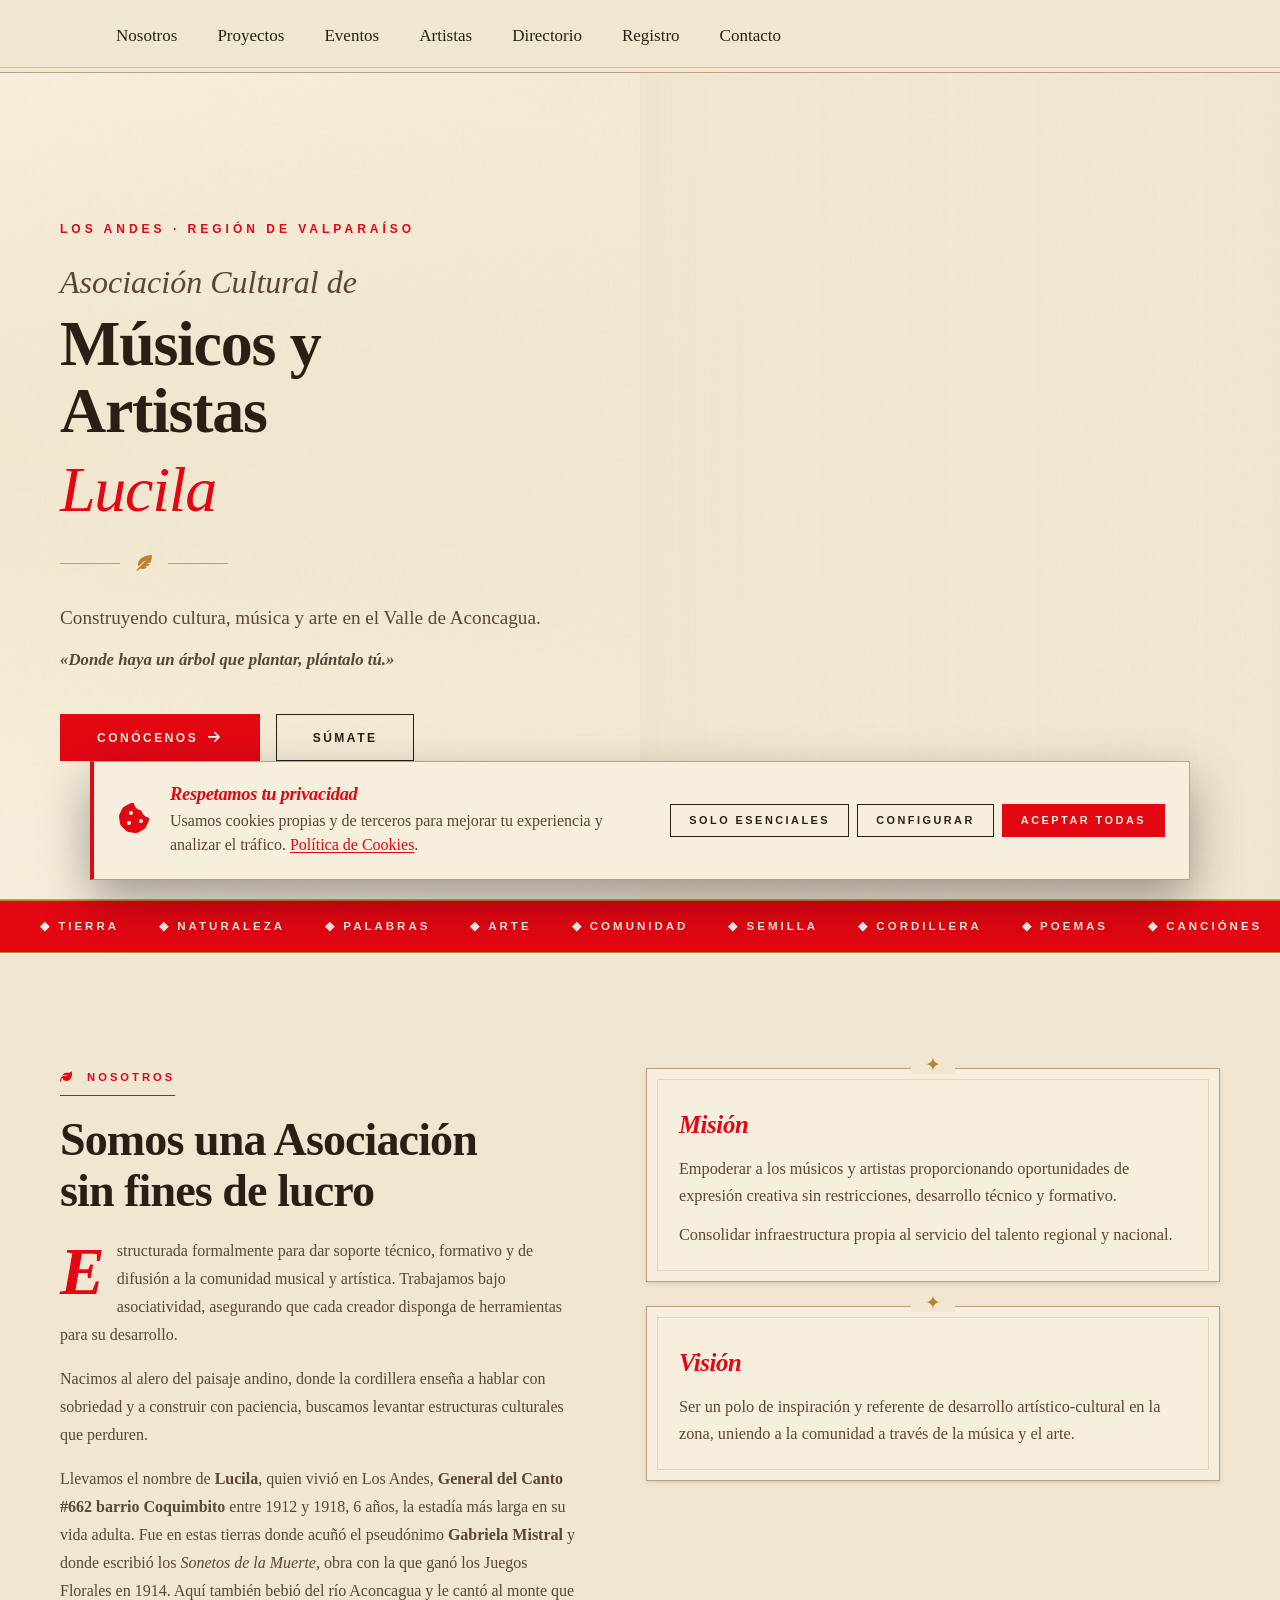
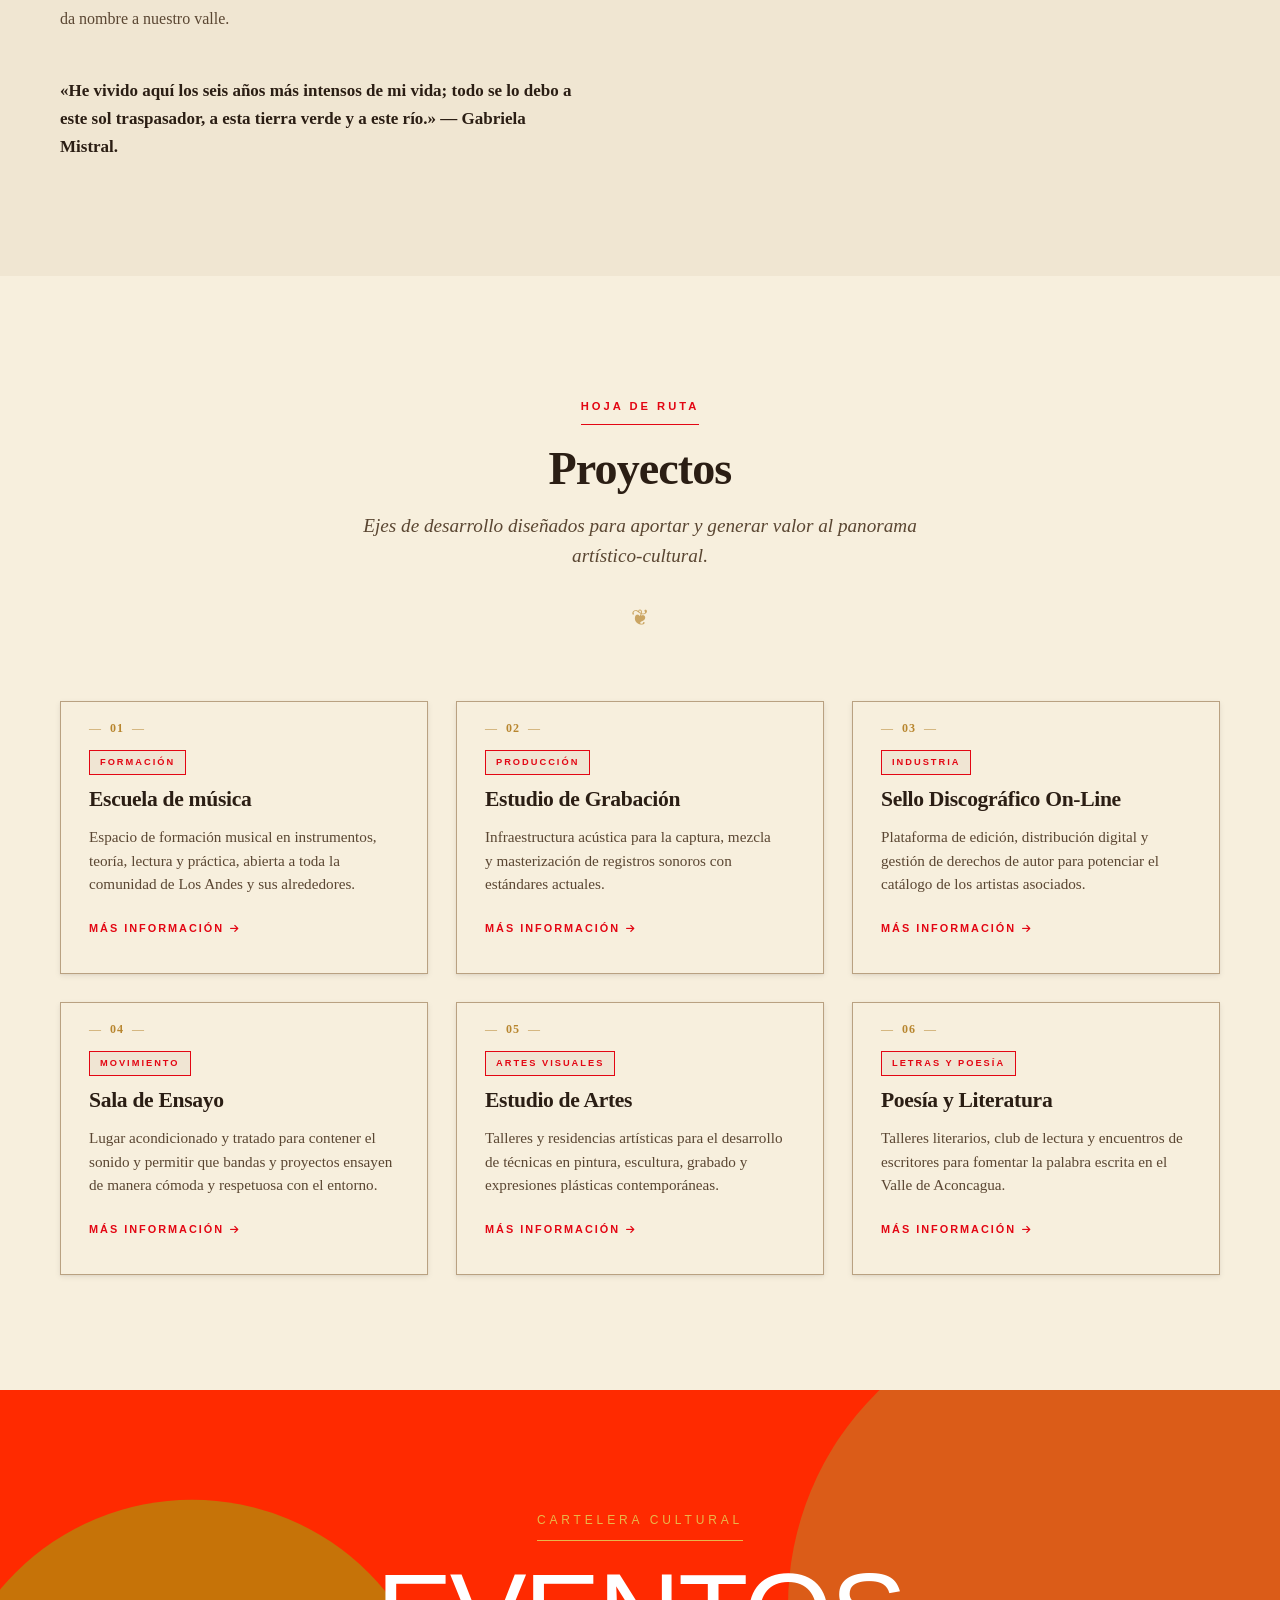
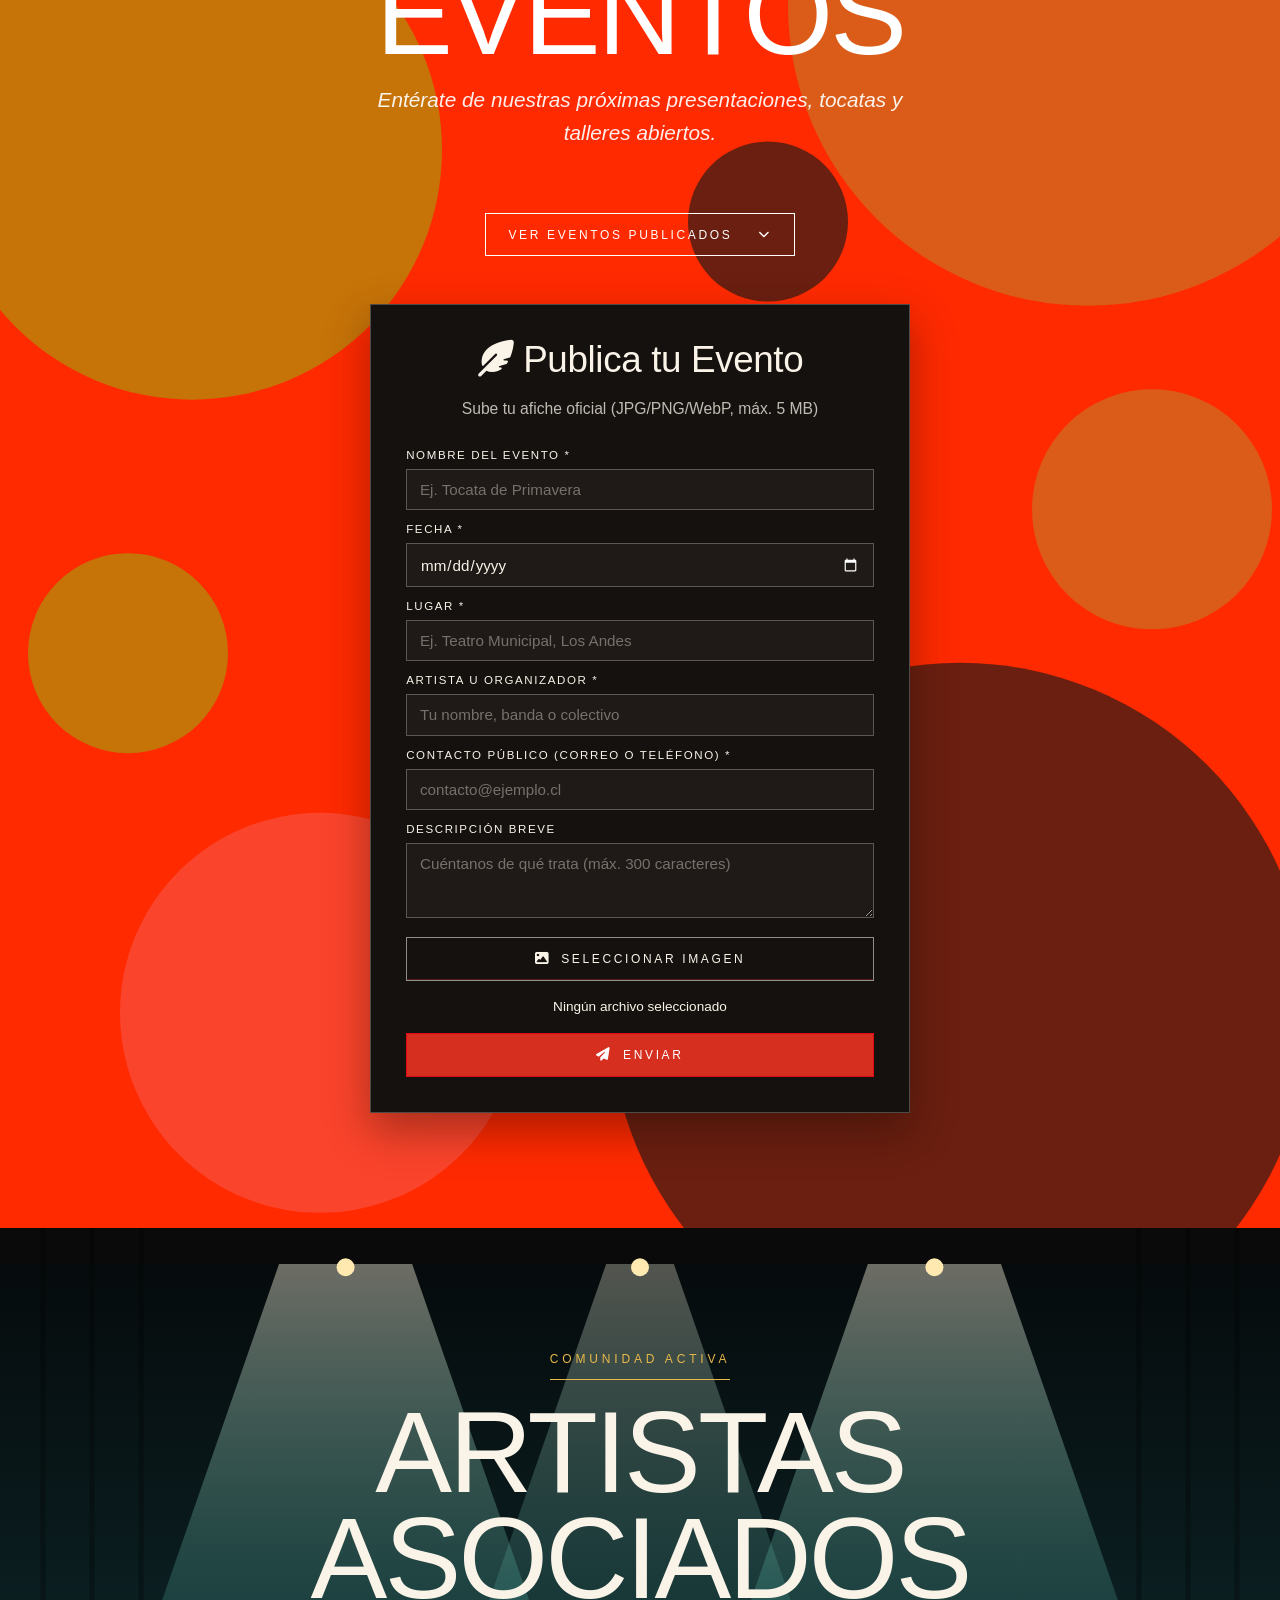
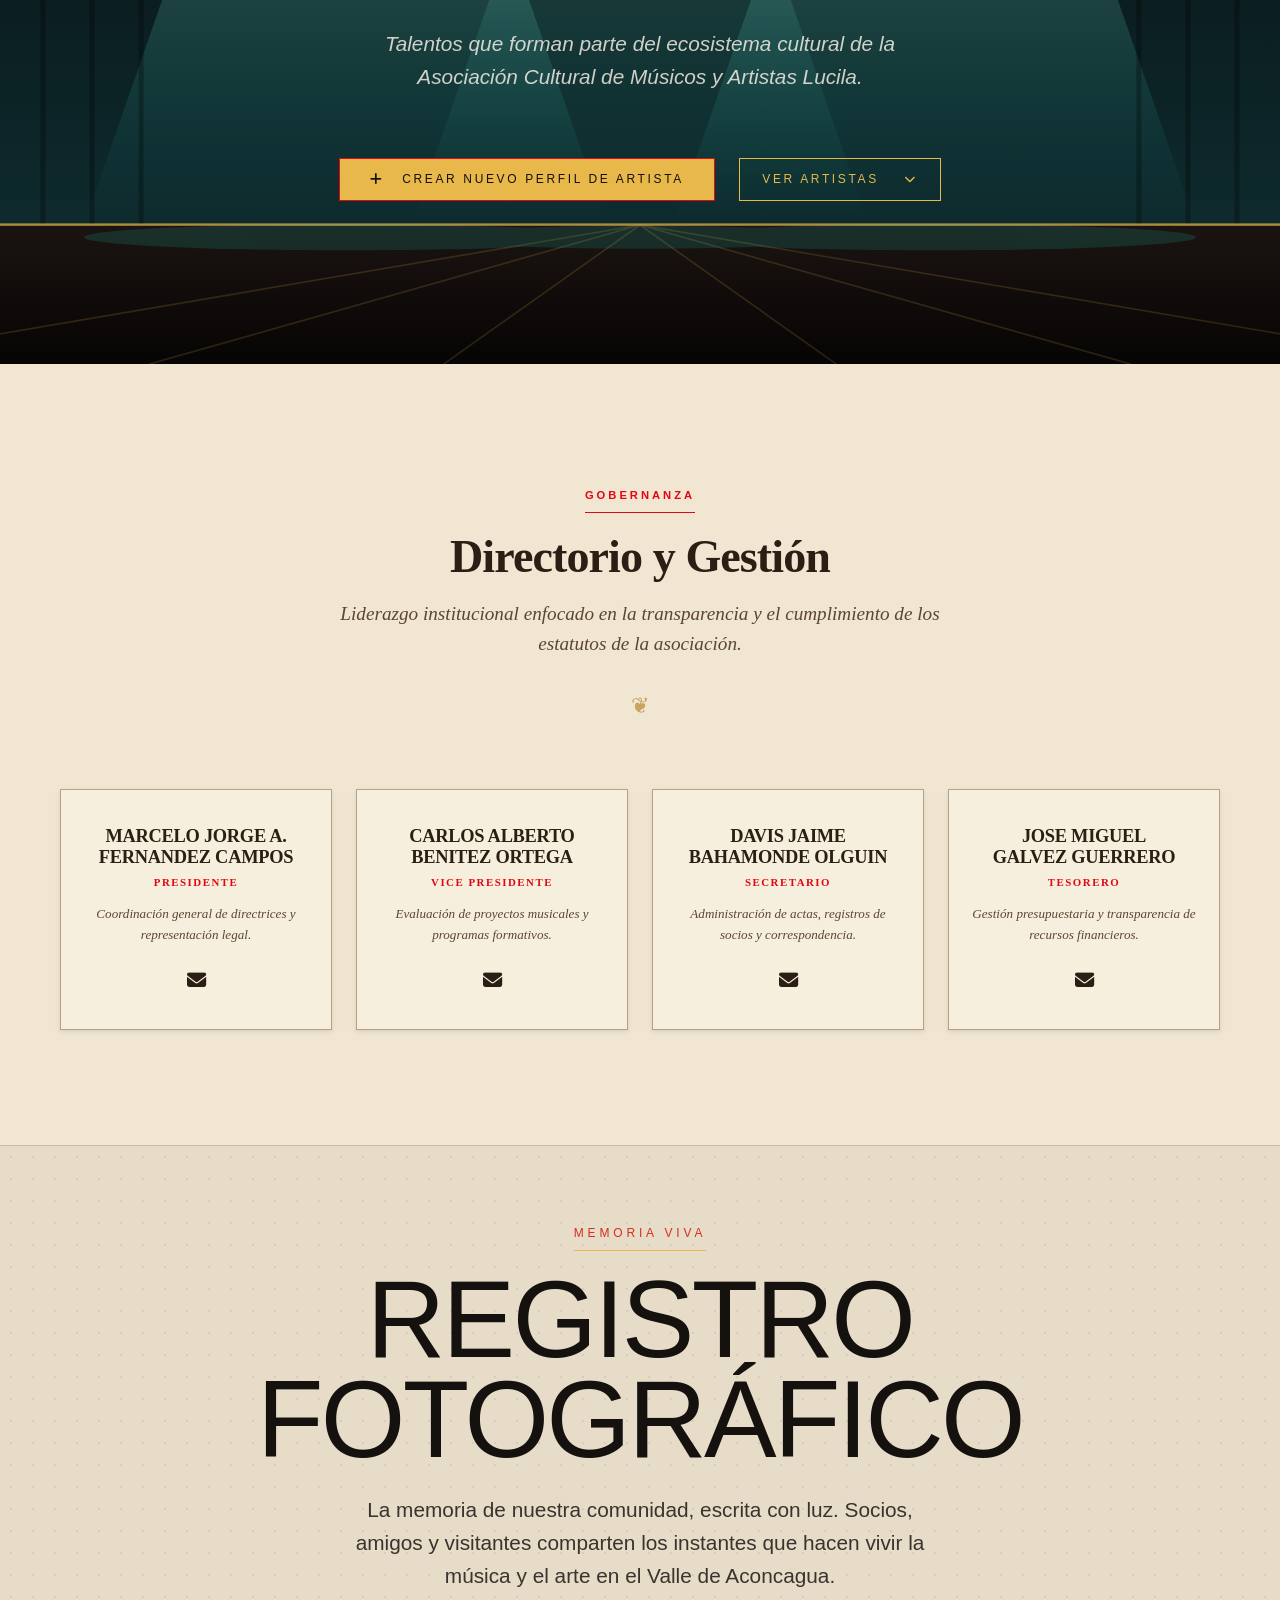
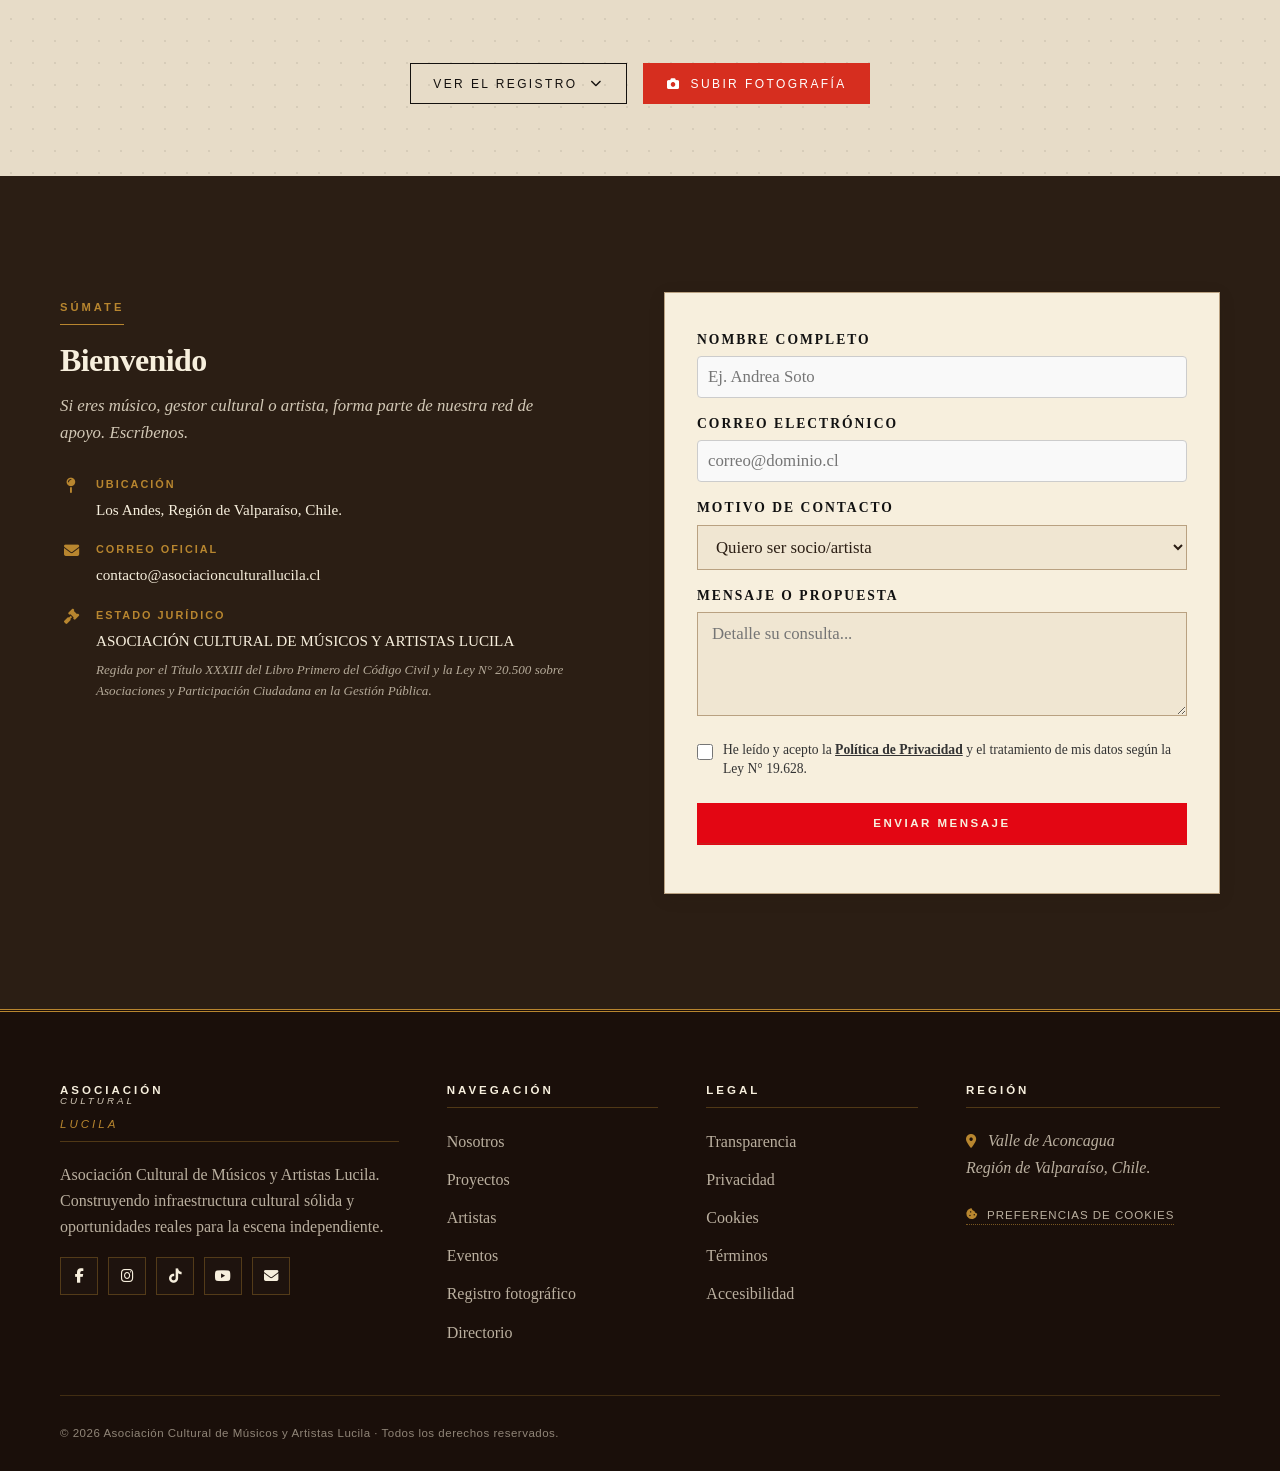
==== commit 8fce215c: "Fix: actualizaciones generales del sitio Lucila" ====
--- a/index.html
+++ b/index.html
@@ -275,24 +275,24 @@
       <div class="ribbon__track">
         <!-- Primera tanda (Original) -->
         <span>◆ Tierra</span><span>◆ Naturaleza</span>
-        <span>◆ Palabra</span><span>◆ Arte</span><span>◆ Comunidad</span>
+        <span>◆ Palabras</span><span>◆ Arte</span><span>◆ Comunidad</span>
         <span>◆ Semilla</span><span>◆ Cordillera</span><span>◆ Poemas</span><span>◆ Canciónes</span>
         <span>◆ Tierra</span><span>◆ Literatura</span>
-        <span>◆ Poemas</span><span>◆ Arte</span><span>◆ Escultura</span>
-        <span>◆ Semilla</span><span>◆ Aconcagua</span><span>◆ Poemas</span><span>◆ Canciónes</span>
+        <span>◆ Literatura</span><span>◆ Arte</span><span>◆ Escultura</span>
+        <span>◆ Prosa</span><span>◆ Aconcagua</span><span>◆ Poemas</span><span>◆ Canciónes</span>
         <span>◆ Tierra</span><span>◆ Luna</span>
-        <span>◆ Palabra</span><span>◆ Arte</span><span>◆ Pintura</span>
+        <span>◆ Palabras</span><span>◆ Arte</span><span>◆ Pintura</span>
         <span>◆ Rio</span><span>◆ Montañas</span><span>◆ Mocoen</span>
 
         <!-- Segunda tanda (Copia idéntica para que la animación no deje huecos) -->
         <span>◆ Tierra</span><span>◆ Naturaleza</span>
-        <span>◆ Palabra</span><span>◆ Arte</span><span>◆ Comunidad</span>
+        <span>◆ Palabras</span><span>◆ Arte</span><span>◆ Comunidad</span>
         <span>◆ Semilla</span><span>◆ Cordillera</span><span>◆ Poemas</span><span>◆ Canciónes</span>
         <span>◆ Tierra</span><span>◆ Naturaleza</span>
-        <span>◆ Palabra</span><span>◆ Arte</span><span>◆ Escultura</span>
-        <span>◆ Semilla</span><span>◆ Aconcagua</span><span>◆ Poemas</span><span>◆ Teatro</span>
+        <span>◆ Palabras</span><span>◆ Arte</span><span>◆ Escultura</span>
+        <span>◆ Semillas</span><span>◆ Aconcagua</span><span>◆ Poemas</span><span>◆ Teatro</span>
         <span>◆ Tierra</span><span>◆ Sol</span>
-        <span>◆ Palabra</span><span>◆ Arte</span><span>◆ Pintura</span>
+        <span>◆ Palabras</span><span>◆ Arte</span><span>◆ Pintura</span>
         <span>◆ Rio</span><span>◆ Montañas</span><span>◆ Mocoen</span>
       </div>
     </div>
@@ -311,6 +311,7 @@
         <p>Nacimos al alero del paisaje andino, donde la cordillera enseña a hablar con sobriedad y a construir con paciencia, buscamos levantar estructuras culturales que perduren.</p>
         <p>Llevamos el nombre de <strong>Lucila</strong>, quien vivió en Los Andes, <strong>General del Canto #662 barrio Coquimbito</strong> entre 1912 y 1918, 6 años, la estadía más larga en su vida adulta. Fue en estas tierras donde acuñó el pseudónimo <strong>Gabriela Mistral</strong> y donde escribió los <em>Sonetos de la Muerte</em>, obra con la que ganó los Juegos Florales en 1914. Aquí también bebió del río Aconcagua y le cantó al monte que da nombre a nuestro valle.</p>
         <div class="quote">
+          <br>
            <strong>«He vivido aquí los seis años más intensos de mi vida; todo se lo debo a este sol traspasador, a esta tierra verde y a este río.» — Gabriela Mistral.</strong>
         </div>
       </div>
@@ -361,7 +362,7 @@
             <div class="project-card__body">
               <span class="project-badge">Formación</span>
               <h3>Escuela de música</h3>
-              <p>Espacio de formación musical en instrumentos, teoría, lectura y ensamble, abierta a toda la comunidad de Los Andes.</p>
+              <p>Espacio de formación musical en instrumentos, teoría, lectura y práctica, abierta a toda la comunidad de Los Andes y sus alrededores.</p>
               <a href="proyectos/conservatorio.html" class="link-arrow">Más información <i class="fas fa-arrow-right" aria-hidden="true"></i></a>
             </div>
           </article>
@@ -372,7 +373,7 @@
             <div class="project-card__body">
               <span class="project-badge">Producción</span>
               <h3>Estudio de Grabación</h3>
-              <p>Infraestructura acústica profesional para la captura, mezcla y masterización de fonogramas con estándares industriales.</p>
+              <p>Infraestructura acústica para la captura, mezcla y masterización de registros sonoros con estándares actuales.</p>
               <a href="proyectos/estudio-grabacion.html" class="link-arrow">Más información <i class="fas fa-arrow-right" aria-hidden="true"></i></a>
             </div>
           </article>
@@ -394,7 +395,7 @@
             <div class="project-card__body">
               <span class="project-badge">Movimiento</span>
               <h3>Sala de Ensayo</h3>
-              <p>Programa de formación de danza, espacio para la experimentación coreográfica.</p>
+              <p>Lugar acondicionado y tratado para contener el sonido y permitir que bandas y proyectos ensayen de manera cómoda y respetuosa con el entorno.</p>
               <a href="proyectos/sala-ensayo.html" class="link-arrow">Más información <i class="fas fa-arrow-right" aria-hidden="true"></i></a>
             </div>
           </article>
@@ -559,8 +560,8 @@
           <polygon points="1080,40 1240,40 1480,730 840,730" fill="url(#stg-beam)"/>
           <rect y="0" width="1600" height="44" fill="#0a0a0a"/>
           <g fill="#ffe9b0"><circle cx="440" cy="48" r="11"/><circle cx="800" cy="48" r="11"/><circle cx="1160" cy="48" r="11"/></g>
-          <path d="M0 0H250C215 160 275 330 235 520C215 640 265 760 240 900H0Z" fill="url(#stg-cur)"/>
-          <path d="M1600 0H1350C1385 160 1325 330 1365 520C1385 640 1335 760 1360 900H1600Z" fill="url(#stg-cur)"/>
+          <!--<path d="M0 0H250C215 160 275 330 235 520C215 640 265 760 240 900H0Z" fill="url(#stg-cur)"/>
+          <path d="M1600 0H1350C1385 160 1325 330 1365 520C1385 640 1335 760 1360 900H1600Z" fill="url(#stg-cur)"/>-->
           <g stroke="#000" stroke-opacity=".28" stroke-width="6"><path d="M70 0V900M130 0V900M190 0V900M1410 0V900M1470 0V900M1530 0V900"/></g>
           <rect y="730" width="1600" height="170" fill="url(#stg-floor)"/>
           <g stroke="#e8b84a" stroke-opacity=".16" stroke-width="2"><path d="M800 730L-200 900M800 730L200 900M800 730L560 900M800 730L1040 900M800 730L1400 900M800 730L1800 900"/></g>
@@ -948,7 +949,7 @@
             <span class="board-card__role">Presidente</span>
             <p>Coordinación general de directrices y representación legal.</p>
             <!-- Ícono de correo Presidente -->
-            <a href="mailto:presidente@asociacioncultural-lucila.cl" class="board-card__email-icon" title="presidente@asociacioncultural-lucila.cl" aria-label="presidente@asociacioncultural-lucila.cl">
+            <a href="mailto:m.fernandez@asociacionculturallucila.cl" class="board-card__email-icon" title="m.fernandez@asociacionculturallucila.cl" aria-label="m.fernandez@asociacionculturallucila.cl">
               <i class="fas fa-envelope" aria-hidden="true"></i>
             </a>
           </article>
@@ -959,7 +960,7 @@
             <span class="board-card__role">Vice presidente</span>
             <p>Evaluación de proyectos musicales y programas formativos.</p>
             <!-- Ícono de correo Vicepresidente -->
-            <a href="mailto:vicepresidente@asociacioncultural-lucila.cl" class="board-card__email-icon" title="vicepresidente@asociacioncultural-lucila.cl" aria-label="vicepresidente@asociacioncultural-lucila.cl">
+            <a href="mailto:c.benitez@asociacionculturallucila.cl" class="board-card__email-icon" title="c.benitez@asociacionculturallucila.cl" aria-label="c.benitez@asociacionculturallucila.cl">
               <i class="fas fa-envelope" aria-hidden="true"></i>
             </a>
           </article>
@@ -970,7 +971,7 @@
             <span class="board-card__role">Secretario</span>
             <p>Administración de actas, registros de socios y correspondencia.</p>
             <!-- Ícono de correo Secretario -->
-            <a href="mailto:secretario@asociacioncultural-lucila.cl" class="board-card__email-icon" title="secretario@asociacioncultural-lucila.cl" aria-label="secretario@asociacioncultural-lucila.cl">
+            <a href="mailto:d.bahamonde@asociacionculturallucila.cl" class="board-card__email-icon" title="d.bahamonde@asociacionculturallucila.cl" aria-label="d.bahamonde@asociacionculturallucila.cl">
               <i class="fas fa-envelope" aria-hidden="true"></i>
             </a>
           </article>
@@ -981,7 +982,7 @@
             <span class="board-card__role">Tesorero</span>
             <p>Gestión presupuestaria y transparencia de recursos financieros.</p>
             <!-- Ícono de correo Tesorero -->
-            <a href="mailto:tesorero@asociacioncultural-lucila.cl" class="board-card__email-icon" title="tesorero@asociacioncultural-lucila.cl" aria-label="tesorero@asociacioncultural-lucila.cl">
+            <a href="mailto:j.m.galvez@asociacionculturallucila.cl" class="board-card__email-icon" title="j.m.galvez@asociacionculturallucila.cl" aria-label="j.m.galvez@asociacionculturallucila.cl">
               <i class="fas fa-envelope" aria-hidden="true"></i>
             </a>
           </article>
@@ -1042,7 +1043,7 @@
             <p>Si eres músico, gestor cultural o artista, forma parte de nuestra red de apoyo. Escríbenos.</p>
             <ul class="contact-details">
               <li><i class="fas fa-map-pin" aria-hidden="true"></i><div><strong>Ubicación</strong><span>Los Andes, Región de Valparaíso, Chile.</span></div></li>
-              <li><i class="fas fa-envelope" aria-hidden="true"></i><div><strong>Correo Oficial</strong><span>contacto@asociacioncultural-lucila.cl</span></div></li>
+              <li><i class="fas fa-envelope" aria-hidden="true"></i><div><strong>Correo Oficial</strong><span>contacto@asociacionculturallucila.cl</span></div></li>
               <li><i class="fas fa-gavel" aria-hidden="true"></i><div><strong>Estado Jurídico</strong><span>ASOCIACIÓN CULTURAL DE MÚSICOS Y ARTISTAS LUCILA</span><span class="contact-legal">Regida por el Título XXXIII del Libro Primero del Código Civil y la Ley N° 20.500 sobre Asociaciones y Participación Ciudadana en la Gestión Pública.</span></div></li>
             </ul>
           </div>
@@ -1106,7 +1107,7 @@
             <a href="#" target="_blank" rel="noopener noreferrer" aria-label="Instagram"><i class="fab fa-instagram" aria-hidden="true"></i></a>
             <a href="#" target="_blank" rel="noopener noreferrer" aria-label="TikTok"><i class="fab fa-tiktok" aria-hidden="true"></i></a>
             <a href="#" target="_blank" rel="noopener noreferrer" aria-label="YouTube"><i class="fab fa-youtube" aria-hidden="true"></i></a>
-            <a href="mailto:contacto@corporacionlucila.cl" aria-label="Correo"><i class="fas fa-envelope" aria-hidden="true"></i></a>
+            <a href="mailto:contacto@asociacionculturallucila.cl" aria-label="Correo"><i class="fas fa-envelope" aria-hidden="true"></i></a>
           </div>
         </div>
         <div class="footer-col">
--- a/assets/css/main.css
+++ b/assets/css/main.css
@@ -0,0 +1,660 @@
+/* ==========================================================================
+   CORPORACIÓN CULTURAL LUCILA — Base editorial 1945
+   v2.0 · Corregido: márgenes, ritmo vertical, escala tipográfica
+   ========================================================================== */
+
+*, *::before, *::after { margin: 0; padding: 0; box-sizing: border-box; }
+
+html {
+  scroll-behavior: smooth;
+  -webkit-text-size-adjust: 100%;
+  text-rendering: optimizeLegibility;
+  scroll-padding-top: 90px;
+}
+
+body {
+  font-family: 'Cormorant Garamond', 'Playfair Display', Georgia, serif;
+  font-size: clamp(17px, 1.05vw, 19px);
+  background-color: var(--papel);
+  color: var(--tinta);
+  line-height: 1.65;
+  -webkit-font-smoothing: antialiased;
+  -moz-osx-font-smoothing: grayscale;
+  min-height: 100vh;
+  position: relative;
+  overflow-x: hidden;
+}
+
+/* Textura sutil de papel prensa — capa por encima pero no bloqueante */
+body::before {
+  content: "";
+  position: fixed;
+  inset: 0;
+  pointer-events: none;
+  z-index: 1;
+  opacity: 0.35;
+  background-image: url("data:image/svg+xml,%3Csvg viewBox='0 0 200 200' xmlns='http://www.w3.org/2000/svg'%3E%3Cfilter id='n'%3E%3CfeTurbulence type='fractalNoise' baseFrequency='0.9' numOctaves='2' stitchTiles='stitch'/%3E%3CfeColorMatrix values='0 0 0 0 0.35 0 0 0 0 0.20 0 0 0 0 0.12 0 0 0 0.06 0'/%3E%3C/filter%3E%3Crect width='100%25' height='100%25' filter='url(%23n)'/%3E%3C/svg%3E");
+  mix-blend-mode: multiply;
+}
+
+@media (prefers-reduced-motion: reduce) {
+  *, *::before, *::after {
+    animation-duration: 0.01ms !important;
+    animation-iteration-count: 1 !important;
+    transition-duration: 0.01ms !important;
+    scroll-behavior: auto !important;
+  }
+}
+
+img, picture, video { max-width: 100%; display: block; height: auto; }
+a { text-decoration: none; color: inherit; }
+button { font-family: inherit; cursor: pointer; border: none; background: none; color: inherit; }
+ul, ol { list-style: none; }
+
+/* ============================ PALETA 1945 ============================ */
+:root {
+  --papel:        #F0E6D2;
+  --papel-claro:  #F7EFDD;
+  --tinta:        #2B1E14;
+  --tinta-suave:  #5A4632;
+  --rojo-oxido:   #e30613;
+  --rojo-fuego:   #A8352A;
+  --mostaza:      #B8862F;
+  --verde-botella:#3B4A38;
+  --azul-petroleo:#2E4A52;
+  --crema-borde:  #D9C7A8;
+  --sepia-linea:  #B9A181;
+  --dorado:       #9C7A2E;
+
+  --serif-display: 'Playfair Display', 'Times New Roman', serif;
+  --serif-body:    'Cormorant Garamond', Georgia, serif;
+  --serif-alt:     'DM Serif Display', Georgia, serif;
+  --sans:          'Inter', -apple-system, BlinkMacSystemFont, sans-serif;
+
+  --sombra-papel:  0 2px 6px rgba(43, 30, 20, 0.08), 0 1px 2px rgba(43, 30, 20, 0.06);
+  --sombra-card:   0 4px 16px rgba(43, 30, 20, 0.10), 0 1px 3px rgba(43, 30, 20, 0.08);
+  --sombra-hover:  0 12px 32px rgba(43, 30, 20, 0.18), 0 4px 8px rgba(43, 30, 20, 0.10);
+  --focus-ring:    0 0 0 3px rgba(168, 53, 42, 0.35);
+
+  --trans: 0.3s cubic-bezier(0.4, 0, 0.2, 1);
+
+  /* Espaciado fluido con clamp para evitar saltos */
+  --container-pad: clamp(20px, 4vw, 40px);
+  --section-pad-y:  clamp(64px, 9vw, 128px);
+  --section-pad-y-sm: clamp(48px, 6vw, 80px);
+  --block-gap:     clamp(24px, 3vw, 48px);
+
+  --container-max: 1240px;
+  --navbar-height: 76px;
+}
+
+/* ============================ ACCESIBILIDAD ============================ */
+.skip-link {
+  position: absolute;
+  top: -100px; left: 16px;
+  padding: 12px 20px;
+  background: var(--rojo-oxido);
+  color: var(--papel-claro);
+  font-family: var(--sans);
+  font-weight: 600;
+  font-size: 0.85rem;
+  z-index: 9999;
+  transition: top var(--trans);
+}
+.skip-link:focus { top: 16px; outline: none; }
+
+.sr-only {
+  position: absolute; width: 1px; height: 1px;
+  padding: 0; margin: -1px; overflow: hidden;
+  clip: rect(0, 0, 0, 0); white-space: nowrap; border: 0;
+}
+
+*:focus-visible { outline: 2px solid var(--rojo-fuego); outline-offset: 3px; }
+
+/* ============================ TIPOGRAFÍA ============================ */
+h1, h2, h3, h4, h5, h6 {
+  font-family: var(--serif-display);
+  font-weight: 700;
+  letter-spacing: -0.015em;
+  line-height: 1.15;
+  color: var(--tinta);
+  text-wrap: balance;
+}
+
+p { text-wrap: pretty; }
+
+.title-display {
+  font-family: var(--serif-display);
+  font-size: clamp(1.9rem, 3.6vw, 3rem);
+  font-weight: 700;
+  letter-spacing: -0.02em;
+  line-height: 1.12;
+  color: var(--tinta);
+  margin-bottom: 16px;
+}
+.title-display--light { color: var(--papel-claro); }
+
+.eyebrow {
+  display: inline-block;
+  font-family: var(--sans);
+  font-size: 0.7rem;
+  font-weight: 600;
+  text-transform: uppercase;
+  letter-spacing: 3px;
+  color: var(--rojo-oxido);
+  margin-bottom: 18px;
+  padding-bottom: 8px;
+  border-bottom: 1px solid currentColor;
+}
+.eyebrow i { margin-right: 6px; font-size: 0.75rem; }
+.eyebrow--light { color: var(--mostaza); }
+
+.section-lead {
+  font-family: var(--serif-body);
+  font-size: clamp(1.05rem, 1.5vw, 1.22rem);
+  font-style: italic;
+  color: var(--tinta-suave);
+  max-width: 640px;
+  margin: 0 auto;
+  line-height: 1.6;
+}
+
+.header-flourish {
+  margin-top: 28px;
+  font-size: 1.4rem;
+  color: var(--mostaza);
+  letter-spacing: 1em;
+  padding-left: 1em;
+  opacity: 0.7;
+  text-align: center;
+}
+
+.drop-cap > p::first-letter {
+  font-family: var(--serif-display);
+  font-size: 4.2em;
+  font-weight: 900;
+  float: left;
+  line-height: 0.85;
+  margin: 6px 12px 0 0;
+  color: var(--rojo-oxido);
+  font-style: italic;
+}
+
+/* ============================ LAYOUT ============================ */
+.container {
+  max-width: var(--container-max);
+  margin: 0 auto;
+  padding-left: var(--container-pad);
+  padding-right: var(--container-pad);
+  position: relative;
+  z-index: 2;
+  width: 100%;
+}
+
+.section {
+  padding-top: var(--section-pad-y);
+  padding-bottom: var(--section-pad-y);
+  position: relative;
+}
+
+.section--paper { background: var(--papel); }
+.section--cream { background: var(--papel-claro); }
+.section--dark  { background: var(--tinta); color: var(--papel); }
+.section--dark .title-display,
+.section--dark h2,
+.section--dark h3 { color: var(--papel-claro); }
+.section--dark p { color: rgba(240, 230, 210, 0.82); }
+
+.section-header {
+  margin-bottom: clamp(40px, 5vw, 64px);
+  max-width: 780px;
+  margin-left: auto;
+  margin-right: auto;
+}
+.text-center { text-align: center; }
+
+/* ============================ BOTONES ============================ */
+.btn {
+  display: inline-flex;
+  align-items: center;
+  justify-content: center;
+  gap: 10px;
+  padding: 14px 30px;
+  font-family: var(--sans);
+  font-size: 0.72rem;
+  font-weight: 600;
+  letter-spacing: 2.5px;
+  text-transform: uppercase;
+  background: var(--rojo-oxido);
+  color: var(--papel-claro);
+  border: 1.5px solid var(--rojo-oxido);
+  transition: var(--trans);
+  cursor: pointer;
+  position: relative;
+  overflow: hidden;
+  line-height: 1;
+}
+.btn::before {
+  content: "";
+  position: absolute;
+  inset: 0;
+  background: var(--rojo-fuego);
+  transform: translateY(100%);
+  transition: transform var(--trans);
+  z-index: 0;
+}
+.btn > * { position: relative; z-index: 1; }
+.btn:hover {
+  color: var(--papel-claro);
+  border-color: var(--rojo-fuego);
+  transform: translateY(-2px);
+  box-shadow: 0 8px 20px rgba(122, 46, 30, 0.3);
+}
+.btn:hover::before { transform: translateY(0); }
+.btn i { font-size: 0.85rem; }
+.btn--lg { padding: 16px 36px; font-size: 0.75rem; }
+.btn--full { width: 100%; }
+
+.btn-outline {
+  background: transparent;
+  color: var(--tinta);
+  border: 1.5px solid var(--tinta);
+}
+.btn-outline::before { background: var(--tinta); }
+.btn-outline:hover {
+  background: var(--tinta);
+  color: var(--papel-claro);
+  border-color: var(--tinta);
+}
+.section--dark .btn-outline { color: var(--papel-claro); border-color: var(--papel-claro); }
+.section--dark .btn-outline::before { background: var(--papel-claro); }
+.section--dark .btn-outline:hover { color: var(--tinta); }
+
+.link-arrow {
+  display: inline-flex;
+  align-items: center;
+  gap: 6px;
+  font-family: var(--sans);
+  font-size: 0.72rem;
+  font-weight: 600;
+  letter-spacing: 1.5px;
+  text-transform: uppercase;
+  color: var(--rojo-oxido);
+  transition: var(--trans);
+  border-bottom: 1px solid transparent;
+  padding-bottom: 2px;
+}
+.link-arrow i { transition: transform var(--trans); }
+.link-arrow:hover { border-bottom-color: var(--rojo-oxido); }
+.link-arrow:hover i { transform: translateX(4px); }
+
+/* ============================ NAVBAR ============================ */
+.navbar {
+  position: fixed;
+  top: 0; left: 0; width: 100%;
+  background: rgba(240, 230, 210, 0.96);
+  backdrop-filter: blur(10px);
+  -webkit-backdrop-filter: blur(10px);
+  padding: 16px 0;
+  z-index: 1000;
+  border-bottom: 1px solid var(--sepia-linea);
+  transition: var(--trans);
+}
+.navbar::after {
+  content: "";
+  position: absolute;
+  bottom: 4px; left: 0; right: 0;
+  height: 1px;
+  background: var(--sepia-linea);
+  opacity: 0.5;
+}
+
+.navbar__inner {
+  display: flex;
+  align-items: center;
+  justify-content: flex-start;
+  gap: 3.5rem; /* Esta es la distancia entre el logo y el menú */
+}
+
+.navbar__logo {
+  display: flex;
+  align-items: center;
+  flex-shrink: 0;
+  min-height: 40px;
+}
+.navbar__logo img {
+  height: 55px; /* Aumentado de 42px a 55px */
+  width: auto;
+  display: block;
+  transition: var(--trans);
+}
+
+/* Fallback textual si el SVG no carga */
+.navbar__logo-fallback {
+  font-family: var(--serif-display);
+  font-weight: 900;
+  font-size: 1.15rem;
+  line-height: 1;
+  color: var(--tinta);
+  letter-spacing: -0.01em;
+  display: flex;
+  flex-direction: column;
+  gap: 2px;
+}
+.navbar__logo-fallback small {
+  font-family: var(--sans);
+  font-size: 0.6rem;
+  font-weight: 600;
+  letter-spacing: 3px;
+  color: var(--rojo-oxido);
+  text-transform: uppercase;
+}
+
+.nav-links {
+  display: flex;
+  align-items: center;
+  gap: 2.5rem; 
+  margin: 0; 
+  padding: 0;
+  list-style: none;
+}
+.nav-links a {
+  color: var(--tinta);
+  transition: var(--trans);
+  padding: 8px 0;
+  position: relative;
+  white-space: nowrap;
+}
+.nav-links a::after {
+  content: "";
+  position: absolute;
+  bottom: 2px; left: 50%;
+  width: 0; height: 1.5px;
+  background: var(--rojo-oxido);
+  transition: var(--trans);
+  transform: translateX(-50%);
+}
+.nav-links a:hover { color: var(--rojo-oxido); }
+.nav-links a:hover::after { width: 100%; }
+
+.hamburger {
+  display: none;
+  flex-direction: column;
+  gap: 5px;
+  padding: 10px;
+  background: none;
+  border: none;
+}
+.hamburger span {
+  display: block;
+  width: 26px; height: 1.5px;
+  background: var(--tinta);
+  transition: var(--trans);
+}
+.hamburger[aria-expanded="true"] span:nth-child(1) { transform: translateY(7px) rotate(45deg); }
+.hamburger[aria-expanded="true"] span:nth-child(2) { opacity: 0; }
+.hamburger[aria-expanded="true"] span:nth-child(3) { transform: translateY(-7px) rotate(-45deg); }
+
+/* ============================ HERO ============================ */
+.hero {
+  position: relative;
+  min-height: 100vh;
+  min-height: 100svh;
+  display: flex;
+  align-items: center;
+  background-color: var(--papel);
+  overflow: hidden;
+  padding-top: var(--navbar-height);
+  border-bottom: 1px solid var(--sepia-linea);
+}
+
+/* Fondo editorial sutil */
+.hero__bg {
+  position: absolute;
+  inset: 0;
+  background: 
+    radial-gradient(ellipse at 0% 50%, rgba(184, 134, 47, 0.08) 0%, transparent 60%),
+    linear-gradient(90deg, var(--papel-claro) 0%, var(--papel) 100%);
+  z-index: 0;
+}
+
+/* Contenedor Grid para las 2 columnas */
+.hero__layout {
+  position: relative;
+  z-index: 2;
+  display: grid;
+  grid-template-columns: 1fr 1fr; /* 50% texto, 50% imagen */
+  align-items: center;
+  width: 100%;
+}
+
+/* Columna de contenido (Izquierda) */
+.hero__content {
+  max-width: 600px;
+  padding: 40px 0;
+  animation: heroIn 1.2s cubic-bezier(0.2, 0.8, 0.2, 1) both;
+}
+
+.hero__kicker {
+  display: inline-block;
+  font-family: var(--sans);
+  font-size: 0.75rem;
+  font-weight: 600;
+  letter-spacing: 4px;
+  text-transform: uppercase;
+  color: var(--rojo-oxido);
+  margin-bottom: 24px;
+}
+
+.hero__title {
+  font-family: var(--serif-display);
+  font-weight: 900;
+  font-size: clamp(3rem, 5vw, 4.8rem);
+  line-height: 1.05;
+  letter-spacing: -0.02em;
+  margin-bottom: 32px;
+  display: flex;
+  flex-direction: column;
+}
+
+.hero__title-line--small {
+  font-family: var(--serif-body);
+  font-weight: 400;
+  font-style: italic;
+  font-size: clamp(1.4rem, 2.5vw, 2rem);
+  color: var(--tinta-suave);
+  letter-spacing: 0;
+  margin-bottom: 8px;
+  line-height: 1.2;
+}
+
+.hero__title-line--red {
+  color: var(--rojo-oxido);
+  font-family: var(--serif-alt);
+  font-weight: 400;
+  font-style: italic;
+  margin-top: 12px;
+  display: inline-block;
+}
+
+.hero__rule {
+  display: flex;
+  align-items: center;
+  gap: 16px;
+  margin-bottom: 32px;
+  color: var(--mostaza);
+}
+.hero__rule span { height: 1px; width: 60px; background: var(--sepia-linea); }
+.hero__rule i { font-size: 1rem; }
+
+.hero__lead {
+  font-family: var(--serif-body);
+  font-size: clamp(1.1rem, 1.5vw, 1.25rem);
+  color: var(--tinta-suave);
+  margin-bottom: 12px;
+  line-height: 1.6;
+}
+
+.hero__quote {
+  font-family: var(--serif-body);
+  font-size: 1.05rem;
+  font-style: italic;
+  color: var(--tinta);
+  margin-bottom: 40px;
+  opacity: 0.8;
+}
+
+.hero__actions {
+  display: flex;
+  gap: 16px;
+  flex-wrap: wrap;
+}
+
+/* Imagen (Derecha) */
+.hero__image-wrapper {
+  position: absolute;
+  top: 0;
+  right: 0;
+  width: 50vw;
+  height: 100%;
+  background-image: url('../img/lucila-godoy-alcayaga-1920.jpg');
+  background-size: cover;
+  
+  /* 👇 CAMBIA ESTA LÍNEA */
+  background-position: center -25%; /* Baja el porcentaje (ej. 10% o 0%) para subir la foto y mostrar la frente */
+  
+  background-repeat: no-repeat;
+  z-index: 1;
+}
+
+/* Degradado sobre la imagen para que se fusione suavemente con el fondo papel */
+.hero__image-overlay {
+  position: absolute;
+  inset: 0;
+  background: linear-gradient(90deg, var(--papel) 0%, rgba(240, 230, 210, 0.4) 30%, transparent 100%);
+  pointer-events: none;
+}
+
+/* Filtro sepia para integrar la foto antigua */
+.hero__image-wrapper::after {
+  content: "";
+  position: absolute;
+  inset: 0;
+  background: var(--papel);
+  mix-blend-mode: multiply;
+  opacity: 0.1;
+  pointer-events: none;
+}
+
+@keyframes heroIn {
+  from { opacity: 0; transform: translateX(-30px); }
+  to   { opacity: 1; transform: translateX(0); }
+}
+
+/* ============================ RIBBON ============================ */
+.ribbon {
+  display: flex;
+  gap: 2.5rem;
+  background: var(--rojo-oxido);
+  color: var(--papel-claro);
+  padding: 16px 0;
+  font-family: var(--sans);
+  font-size: 0.72rem;
+  font-weight: 600;
+  letter-spacing: 3px;
+  text-transform: uppercase;
+  white-space: nowrap;
+  overflow: hidden;
+  position: relative;
+  border-top: 1px solid var(--mostaza);
+  border-bottom: 1px solid var(--mostaza);
+}
+.ribbon__track {
+  display: flex;
+  gap: 2.5rem;
+  padding-left: 2.5rem;
+  animation: scrollRibbon 80s linear infinite;
+  flex-shrink: 0;
+  min-width: 100%;
+}
+.ribbon__track span { flex-shrink: 0; }
+
+@keyframes scrollRibbon {
+  from { transform: translateX(0); }
+  to   { transform: translateX(-100%); }
+}
+
+/* ============================ ABOUT ============================ */
+.about-grid {
+  display: grid;
+  grid-template-columns: minmax(0, 1fr) minmax(0, 1.1fr);
+  gap: clamp(32px, 5vw, 72px);
+  align-items: start;
+}
+.about-text { display: flex; flex-direction: column; }
+.about-text .eyebrow { align-self: flex-start; }
+.about-text h2 { margin-bottom: 20px; }
+.about-text p {
+  font-family: var(--serif-body);
+  font-size: clamp(1rem, 1.2vw, 1.08rem);
+  color: var(--tinta-suave);
+  margin-bottom: 1rem;
+  line-height: 1.75;
+}
+
+.mv-cards {
+  display: grid;
+  gap: 24px;
+}
+
+.mv-card {
+  background: var(--papel-claro);
+  border: 1px solid var(--sepia-linea);
+  padding: 42px 32px 32px;
+  position: relative;
+  transition: var(--trans);
+  box-shadow: var(--sombra-papel);
+}
+.mv-card::before {
+  content: "";
+  position: absolute;
+  top: 10px; left: 10px; right: 10px; bottom: 10px;
+  border: 1px solid var(--sepia-linea);
+  opacity: 0.35;
+  pointer-events: none;
+  transition: var(--trans);
+}
+.mv-card:hover {
+  transform: translateY(-4px);
+  box-shadow: var(--sombra-card);
+  border-color: var(--rojo-oxido);
+}
+.mv-card:hover::before { opacity: 0.6; border-color: var(--rojo-oxido); }
+
+.mv-card__ornament {
+  position: absolute;
+  top: -14px; left: 50%;
+  transform: translateX(-50%);
+  background: var(--papel);
+  padding: 0 14px;
+  color: var(--mostaza);
+  font-size: 1.2rem;
+  line-height: 1;
+}
+
+.mv-card h3 {
+  font-family: var(--serif-display);
+  font-style: italic;
+  font-size: 1.55rem;
+  color: var(--rojo-oxido);
+  margin-bottom: 16px;
+  font-weight: 600;
+}
+.mv-card p {
+  font-family: var(--serif-body);
+  font-size: 1.02rem;
+  color: var(--tinta-suave);
+  margin-bottom: 0.8rem;
+  line-height: 1.65;
+}
+.mv-card p:last-child { margin-bottom: 0; }
